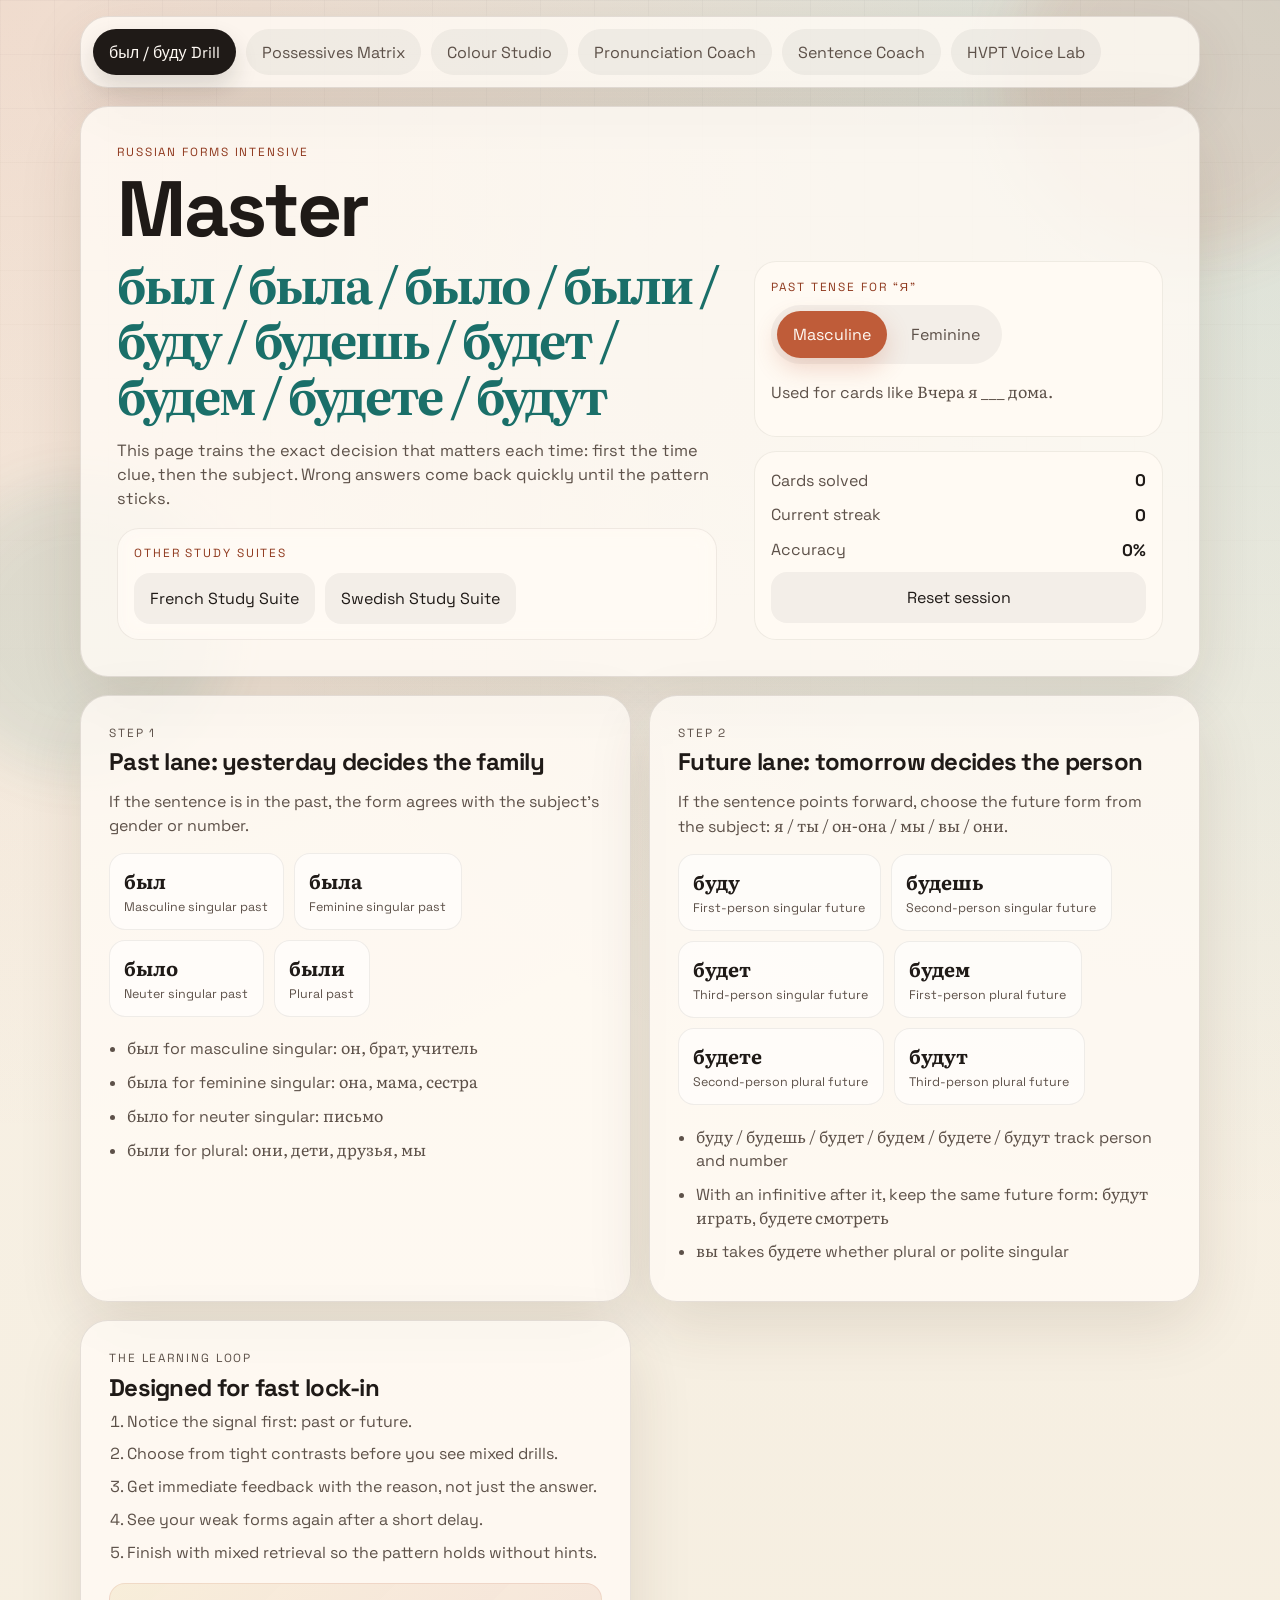
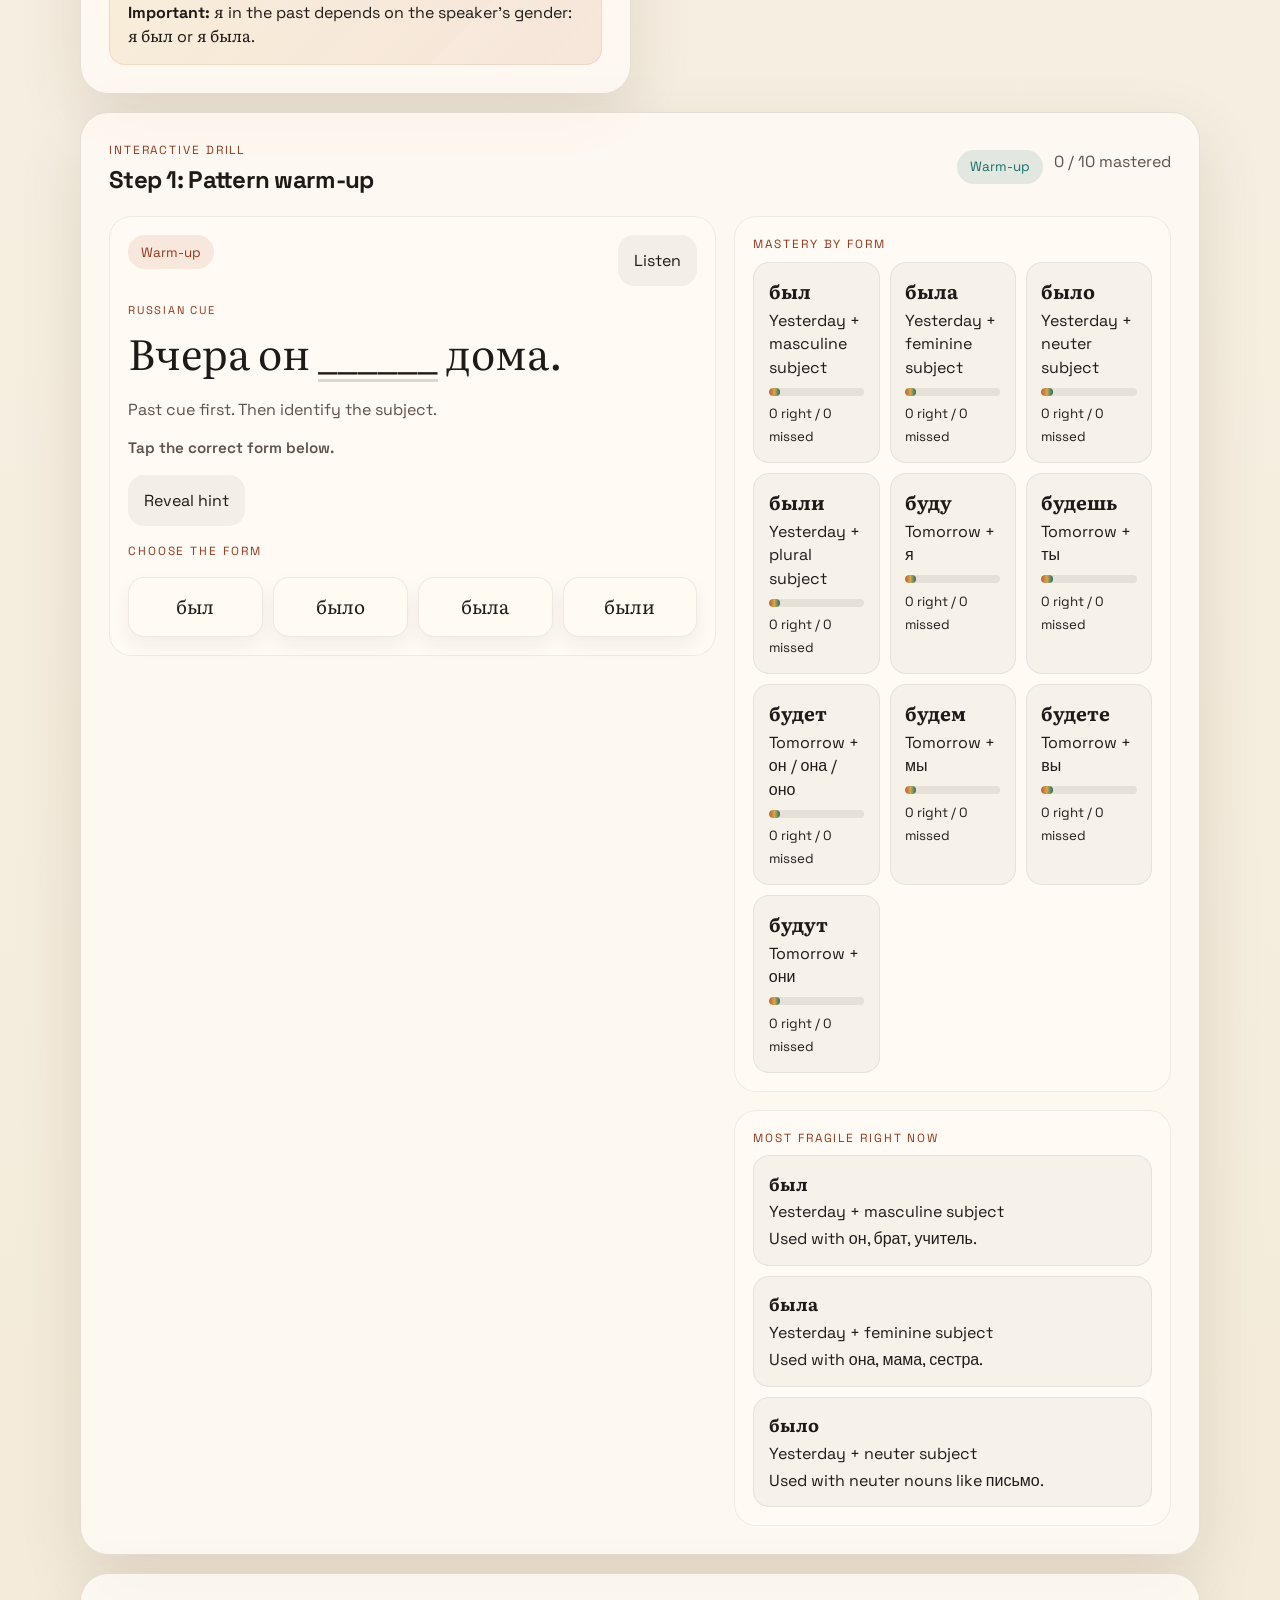
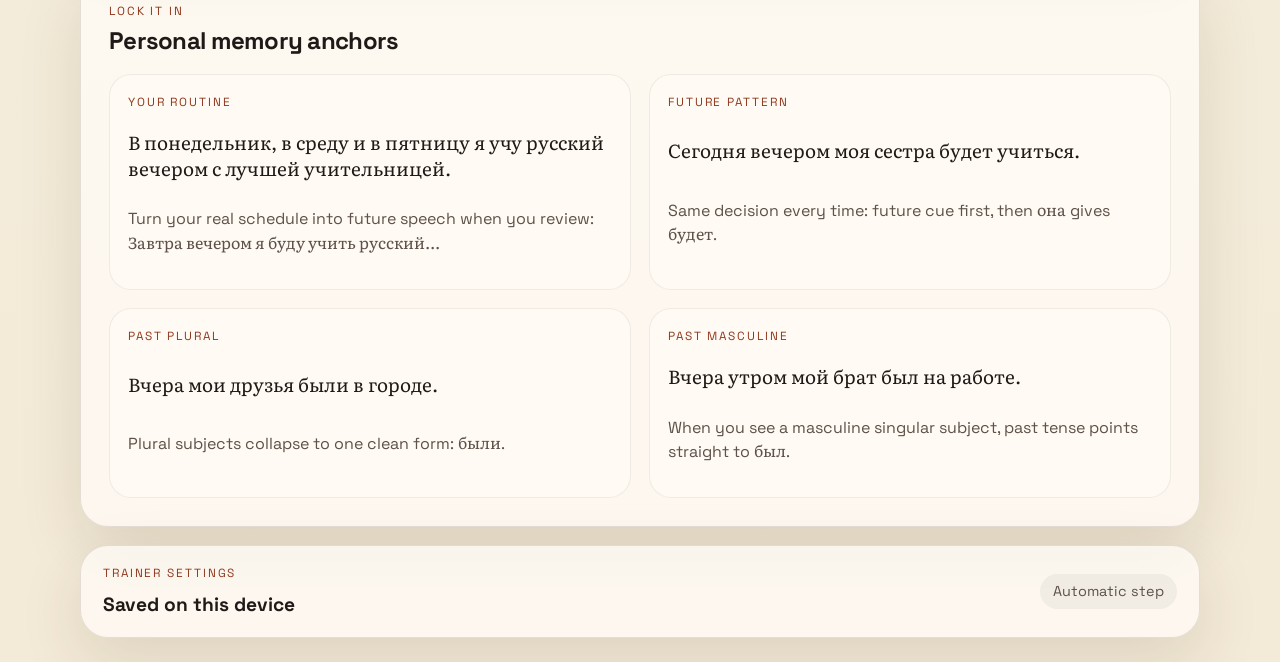
==== index.html @ f9a459ab "Add HVPT voice lab" ====
<!doctype html>
<html lang="en">
  <head>
    <meta charset="UTF-8" />
    <meta name="viewport" content="width=device-width, initial-scale=1.0, viewport-fit=cover" />
    <meta
      name="description"
      content="A focused Russian drill page for mastering был, была, было, были, буду, будешь, будет, будем, будете, будут."
    />
    <title>Russian Form Trainer</title>
    <link rel="icon" type="image/svg+xml" href="./favicon.svg" />
    <link rel="preconnect" href="https://fonts.googleapis.com" />
    <link rel="preconnect" href="https://fonts.gstatic.com" crossorigin />
    <link
      href="https://fonts.googleapis.com/css2?family=Literata:opsz,wght@7..72,500;700&family=Space+Grotesk:wght@400;500;700&display=swap"
      rel="stylesheet"
    />
    <link rel="stylesheet" href="./styles.css" />
    <style>
      .sister-suite-strip {
        margin-top: 1.1rem;
        display: grid;
        gap: 0.75rem;
        max-width: 60ch;
        padding: 0.95rem 1rem;
        border-radius: var(--radius-lg);
        border: 1px solid rgba(49, 37, 28, 0.08);
        background: rgba(255, 251, 244, 0.62);
        backdrop-filter: blur(10px);
      }

      .sister-suite-label {
        margin: 0;
        text-transform: uppercase;
        letter-spacing: 0.16em;
        font-size: 0.74rem;
        color: var(--accent-deep);
      }

      .sister-suite-links {
        display: flex;
        flex-wrap: wrap;
        gap: 0.65rem;
      }

      .sister-suite-link {
        display: inline-flex;
        align-items: center;
        justify-content: center;
        text-decoration: none;
      }

      @media (max-width: 719px) {
        .sister-suite-links {
          flex-direction: column;
          align-items: stretch;
        }

        .sister-suite-link {
          width: 100%;
        }
      }
    </style>
  </head>
  <body>
    <div class="backdrop" aria-hidden="true">
      <div class="orb orb-a"></div>
      <div class="orb orb-b"></div>
      <div class="grid-wash"></div>
    </div>

    <main class="app-shell">
      <nav class="page-nav panel" aria-label="Trainer pages">
        <a class="page-nav-link is-current" href="./index.html">был / буду Drill</a>
        <a class="page-nav-link" href="./possessives.html">Possessives Matrix</a>
        <a class="page-nav-link" href="./colours/index.html">Colour Studio</a>
        <a class="page-nav-link" href="./pronunciation/">Pronunciation Coach</a>
        <a class="page-nav-link" href="./sentences/index.html">Sentence Coach</a>
        <a class="page-nav-link" href="./hvpt/">HVPT Voice Lab</a>
      </nav>

      <header class="hero panel">
        <div class="hero-copy">
          <p class="eyebrow">Russian Forms Intensive</p>
          <h1>Master <span>был / была / было / были / буду / будешь / будет / будем / будете / будут</span></h1>
          <p class="lede">
            This page trains the exact decision that matters each time: first the time clue, then the subject.
            Wrong answers come back quickly until the pattern sticks.
          </p>
          <div class="sister-suite-strip" aria-label="Other study suites">
            <p class="sister-suite-label">Other study suites</p>
            <div class="sister-suite-links">
              <a class="ghost-button sister-suite-link" href="/french/">French Study Suite</a>
              <a class="ghost-button sister-suite-link" href="/swedish/">Swedish Study Suite</a>
            </div>
          </div>
        </div>

        <div class="hero-controls">
          <div class="control-card">
            <p class="control-label">Past tense for “я”</p>
            <div class="segmented" id="speakerGenderControl" role="radiogroup" aria-label="Speaker gender in the past tense">
              <button class="segment is-active" type="button" data-gender="masculine" aria-pressed="true">Masculine</button>
              <button class="segment" type="button" data-gender="feminine" aria-pressed="false">Feminine</button>
            </div>
            <p class="microcopy">Used for cards like <span class="inline-ru">Вчера я ___ дома.</span></p>
          </div>

          <div class="control-card metrics-card">
            <div class="metric-row">
              <span>Cards solved</span>
              <strong id="cardsSolved">0</strong>
            </div>
            <div class="metric-row">
              <span>Current streak</span>
              <strong id="currentStreak">0</strong>
            </div>
            <div class="metric-row">
              <span>Accuracy</span>
              <strong id="accuracyValue">0%</strong>
            </div>
            <button id="resetSessionButton" class="ghost-button" type="button">Reset session</button>
          </div>
        </div>
      </header>

      <section class="learn-grid">
        <article class="rule-card panel">
          <p class="section-kicker">Step 1</p>
          <h2>Past lane: yesterday decides the family</h2>
          <p>
            If the sentence is in the past, the form agrees with the subject’s gender or number.
          </p>
          <div class="chip-row" id="pastChipRow"></div>
          <ul class="rule-list">
            <li><span class="inline-ru">был</span> for masculine singular: <span class="inline-ru">он, брат, учитель</span></li>
            <li><span class="inline-ru">была</span> for feminine singular: <span class="inline-ru">она, мама, сестра</span></li>
            <li><span class="inline-ru">было</span> for neuter singular: <span class="inline-ru">письмо</span></li>
            <li><span class="inline-ru">были</span> for plural: <span class="inline-ru">они, дети, друзья, мы</span></li>
          </ul>
        </article>

        <article class="rule-card panel">
          <p class="section-kicker">Step 2</p>
          <h2>Future lane: tomorrow decides the person</h2>
          <p>
            If the sentence points forward, choose the future form from the subject: <span class="inline-ru">я / ты / он-она / мы / вы / они</span>.
          </p>
          <div class="chip-row" id="futureChipRow"></div>
          <ul class="rule-list">
            <li><span class="inline-ru">буду / будешь / будет / будем / будете / будут</span> track person and number</li>
            <li>With an infinitive after it, keep the same future form: <span class="inline-ru">будут играть</span>, <span class="inline-ru">будете смотреть</span></li>
            <li><span class="inline-ru">вы</span> takes <span class="inline-ru">будете</span> whether plural or polite singular</li>
          </ul>
        </article>

        <aside class="coach-card panel">
          <p class="section-kicker">The learning loop</p>
          <h2>Designed for fast lock-in</h2>
          <ol class="loop-list">
            <li>Notice the signal first: past or future.</li>
            <li>Choose from tight contrasts before you see mixed drills.</li>
            <li>Get immediate feedback with the reason, not just the answer.</li>
            <li>See your weak forms again after a short delay.</li>
            <li>Finish with mixed retrieval so the pattern holds without hints.</li>
          </ol>
          <div class="note-banner">
            <strong>Important:</strong> <span class="inline-ru">я</span> in the past depends on the speaker’s gender:
            <span class="inline-ru">я был</span> or <span class="inline-ru">я была</span>.
          </div>
        </aside>
      </section>

      <section class="panel practice-panel" id="practice">
        <div class="panel-heading">
          <div>
            <p class="section-kicker">Interactive drill</p>
            <h2 id="phaseTitle">Step 1: Pattern warm-up</h2>
          </div>
          <div class="phase-status">
            <span class="status-pill" id="phasePill">Warm-up</span>
            <span class="phase-progress" id="phaseProgress">0 / 10 mastered</span>
          </div>
        </div>

        <div class="practice-grid">
          <article class="prompt-card">
            <div class="prompt-toolbar">
              <div class="meta-stack">
                <span class="mode-badge" id="modeBadge">Warm-up</span>
              </div>
              <button id="audioButton" class="icon-button" type="button">Listen</button>
            </div>

            <div class="prompt-body">
              <p class="prompt-label" id="promptLabel">Russian prompt</p>
              <div id="promptText" class="prompt-text"></div>
              <p id="subPrompt" class="sub-prompt"></p>
              <p id="choiceNudge" class="choice-nudge">Tap the correct form below.</p>
            </div>

            <div class="hint-row">
              <button id="hintButton" class="ghost-button" type="button">Reveal hint</button>
              <span id="hintText" class="hint-text" aria-live="polite"></span>
            </div>

            <div class="practice-options">
              <p class="sidebar-kicker">Choose The Form</p>
              <div id="optionsGrid" class="options-grid practice-options-grid" aria-label="Answer choices"></div>
            </div>

            <div class="feedback-card" id="feedbackCard" aria-live="polite">
              <p class="feedback-title">Pick an answer to see the logic.</p>
              <p class="feedback-body">The explanation will tell you exactly what cue to notice next time.</p>
            </div>

            <div class="action-row">
              <button id="nextButton" class="primary-button" type="button" disabled>Next card</button>
            </div>
          </article>

          <aside class="sidebar-stack">
            <article class="sidebar-card">
              <p class="sidebar-kicker">Mastery by form</p>
              <div class="mastery-grid" id="masteryGrid"></div>
            </article>

            <article class="sidebar-card">
              <p class="sidebar-kicker">Most fragile right now</p>
              <div id="weakSpotList" class="weak-spot-list"></div>
            </article>
          </aside>
        </div>
      </section>

      <section class="panel anchor-panel">
        <div class="panel-heading">
          <div>
            <p class="section-kicker">Lock it in</p>
            <h2>Personal memory anchors</h2>
          </div>
        </div>

        <div class="anchor-grid">
          <article class="anchor-card">
            <p class="anchor-label">Your routine</p>
            <p class="anchor-quote inline-ru">В понедельник, в среду и в пятницу я учу русский вечером с лучшей учительницей.</p>
            <p class="anchor-tip">Turn your real schedule into future speech when you review: <span class="inline-ru">Завтра вечером я буду учить русский...</span></p>
          </article>

          <article class="anchor-card">
            <p class="anchor-label">Future pattern</p>
            <p class="anchor-quote inline-ru">Сегодня вечером моя сестра будет учиться.</p>
            <p class="anchor-tip">Same decision every time: future cue first, then <span class="inline-ru">она</span> gives <span class="inline-ru">будет</span>.</p>
          </article>

          <article class="anchor-card">
            <p class="anchor-label">Past plural</p>
            <p class="anchor-quote inline-ru">Вчера мои друзья были в городе.</p>
            <p class="anchor-tip">Plural subjects collapse to one clean form: <span class="inline-ru">были</span>.</p>
          </article>

          <article class="anchor-card">
            <p class="anchor-label">Past masculine</p>
            <p class="anchor-quote inline-ru">Вчера утром мой брат был на работе.</p>
            <p class="anchor-tip">When you see a masculine singular subject, past tense points straight to <span class="inline-ru">был</span>.</p>
          </article>
        </div>
      </section>

      <section class="panel settings-panel">
        <details class="settings-details">
          <summary class="settings-summary-row">
            <div>
              <p class="section-kicker">Trainer settings</p>
              <h2>Saved on this device</h2>
            </div>
            <span class="settings-summary" id="settingsSummary">Automatic step</span>
          </summary>

          <div class="settings-body">
            <p class="settings-note" id="memoryNote">Progress, current card, and settings resume automatically on this device.</p>

            <label class="settings-label" for="phaseOverrideSelect">Jump to step</label>
            <select id="phaseOverrideSelect" class="settings-select">
              <option value="auto">Automatic</option>
              <option value="warmup">Step 1: Warm-up</option>
              <option value="sentences">Step 2: Sentence lab</option>
              <option value="mastery">Step 3: Mixed mastery</option>
            </select>
          </div>
        </details>
      </section>
    </main>

    <script type="module" src="./app.js"></script>
  </body>
</html>
---- styles.css ----
:root {
  --bg: #f7f1e4;
  --panel: rgba(255, 251, 244, 0.82);
  --panel-strong: rgba(255, 251, 244, 0.94);
  --line: rgba(49, 37, 28, 0.12);
  --ink: #1f1a17;
  --muted: #5d5149;
  --accent: #bf5c39;
  --accent-deep: #8f391e;
  --accent-soft: #f1d6bc;
  --teal: #1a6f69;
  --teal-soft: #d6ece9;
  --gold: #d3a94c;
  --shadow: 0 22px 64px rgba(69, 45, 19, 0.12);
  --radius-xl: 28px;
  --radius-lg: 22px;
  --radius-md: 16px;
  --radius-sm: 12px;
  --space-xs: 0.5rem;
  --space-sm: 0.875rem;
  --space-md: 1.25rem;
  --space-lg: 1.75rem;
  --space-xl: 2.5rem;
}

* {
  box-sizing: border-box;
}

html {
  scroll-behavior: smooth;
}

body {
  margin: 0;
  min-height: 100vh;
  background:
    radial-gradient(circle at top left, rgba(191, 92, 57, 0.15), transparent 28%),
    radial-gradient(circle at top right, rgba(26, 111, 105, 0.14), transparent 30%),
    linear-gradient(180deg, #f8f2e8 0%, #f3ead7 100%);
  color: var(--ink);
  font-family: "Space Grotesk", sans-serif;
  line-height: 1.45;
  padding: max(16px, env(safe-area-inset-top)) 16px max(24px, env(safe-area-inset-bottom));
}

button,
input,
select {
  font: inherit;
}

.backdrop {
  position: fixed;
  inset: 0;
  pointer-events: none;
  overflow: hidden;
  z-index: 0;
}

.orb {
  position: absolute;
  border-radius: 50%;
  filter: blur(28px);
  opacity: 0.7;
}

.orb-a {
  width: 22rem;
  height: 22rem;
  background: rgba(191, 92, 57, 0.18);
  top: -6rem;
  right: -5rem;
}

.orb-b {
  width: 18rem;
  height: 18rem;
  background: rgba(26, 111, 105, 0.14);
  bottom: 8rem;
  left: -4rem;
}

.grid-wash {
  position: absolute;
  inset: 0;
  background-image:
    linear-gradient(rgba(49, 37, 28, 0.045) 1px, transparent 1px),
    linear-gradient(90deg, rgba(49, 37, 28, 0.045) 1px, transparent 1px);
  background-size: 54px 54px;
  mask-image: linear-gradient(180deg, rgba(0, 0, 0, 0.6), transparent 85%);
}

.app-shell {
  position: relative;
  z-index: 1;
  width: min(1120px, 100%);
  margin: 0 auto;
  display: grid;
  gap: 18px;
  animation: rise-in 600ms ease both;
}

.page-nav {
  display: flex;
  flex-wrap: wrap;
  gap: 10px;
  padding: 12px;
}

.page-nav-link {
  display: inline-flex;
  align-items: center;
  justify-content: center;
  min-height: 44px;
  padding: 0.72rem 1rem;
  border-radius: 999px;
  background: rgba(31, 26, 23, 0.05);
  color: var(--muted);
  text-decoration: none;
  transition: transform 160ms ease, background 160ms ease, color 160ms ease, box-shadow 160ms ease;
}

.page-nav-link:hover {
  transform: translateY(-1px);
}

.page-nav-link.is-current {
  background: var(--ink);
  color: #fffaf4;
  box-shadow: 0 12px 24px rgba(31, 26, 23, 0.14);
}

.panel {
  background: var(--panel);
  border: 1px solid var(--line);
  border-radius: var(--radius-xl);
  box-shadow: var(--shadow);
  backdrop-filter: blur(16px);
}

.hero {
  display: grid;
  gap: 24px;
  padding: clamp(22px, 4vw, 36px);
}

.eyebrow,
.section-kicker,
.sidebar-kicker,
.anchor-label,
.control-label {
  margin: 0 0 0.6rem;
  text-transform: uppercase;
  letter-spacing: 0.16em;
  font-size: 0.74rem;
  color: var(--accent-deep);
}

.hero h1,
.panel-heading h2,
.rule-card h2,
.coach-card h2 {
  margin: 0;
  line-height: 1;
  letter-spacing: -0.03em;
}

.hero h1 {
  font-size: clamp(2.35rem, 8vw, 4.9rem);
  max-width: 12ch;
}

.hero h1 span {
  display: block;
  margin-top: 0.45rem;
  color: var(--teal);
  font-family: "Literata", serif;
  font-size: 0.62em;
  line-height: 1.15;
}

.lede {
  margin: 1rem 0 0;
  max-width: 60ch;
  color: var(--muted);
  font-size: 1.02rem;
}

.hero-controls {
  display: grid;
  gap: 14px;
  align-content: start;
}

.control-card {
  background: var(--panel-strong);
  border-radius: var(--radius-lg);
  border: 1px solid rgba(49, 37, 28, 0.08);
  padding: 16px;
}

.metrics-card {
  display: grid;
  gap: 0.65rem;
}

.metric-row {
  display: flex;
  align-items: center;
  justify-content: space-between;
  gap: 1rem;
  color: var(--muted);
}

.metric-row strong {
  color: var(--ink);
  font-size: 1.05rem;
}

.microcopy,
.sub-prompt,
.choice-nudge,
.sidebar-helper,
.hint-text,
.anchor-tip,
.feedback-body,
.rule-card p,
.coach-card p {
  color: var(--muted);
}

.choice-nudge,
.sidebar-helper {
  margin: 0.5rem 0 0;
  font-size: 0.95rem;
}

.choice-nudge {
  font-weight: 600;
}

.segmented {
  display: inline-flex;
  flex-wrap: wrap;
  gap: 8px;
  background: rgba(31, 26, 23, 0.05);
  border-radius: 999px;
  padding: 6px;
}

.segment {
  border: 0;
  background: transparent;
  color: var(--muted);
  padding: 0.75rem 1rem;
  border-radius: 999px;
  min-height: 44px;
  transition: transform 160ms ease, background 160ms ease, color 160ms ease;
}

.segment.is-active {
  background: var(--accent);
  color: #fffaf4;
  box-shadow: 0 10px 24px rgba(191, 92, 57, 0.24);
}

.segment:active,
.primary-button:active,
.ghost-button:active,
.icon-button:active,
.option-button:active {
  transform: translateY(1px) scale(0.99);
}

.learn-grid {
  display: grid;
  gap: 18px;
}

.rule-card,
.coach-card,
.practice-panel,
.anchor-panel {
  padding: clamp(20px, 4vw, 28px);
}

.chip-row {
  display: flex;
  flex-wrap: wrap;
  gap: 10px;
  margin: 1rem 0 1.2rem;
}

.form-chip {
  display: inline-flex;
  flex-direction: column;
  align-items: flex-start;
  gap: 0.2rem;
  min-width: 94px;
  padding: 0.8rem 0.9rem;
  background: rgba(255, 255, 255, 0.58);
  border: 1px solid rgba(49, 37, 28, 0.08);
  border-radius: var(--radius-md);
}

.form-chip strong {
  font-family: "Literata", serif;
  font-size: 1.22rem;
}

.form-chip span {
  color: var(--muted);
  font-size: 0.78rem;
}

.rule-list,
.loop-list {
  margin: 0;
  padding-left: 1.1rem;
  color: var(--muted);
}

.rule-list li,
.loop-list li {
  margin: 0.6rem 0;
}

.note-banner {
  margin-top: 1.2rem;
  padding: 1rem 1.1rem;
  border-radius: var(--radius-md);
  background: linear-gradient(135deg, rgba(211, 169, 76, 0.14), rgba(191, 92, 57, 0.12));
  border: 1px solid rgba(191, 92, 57, 0.12);
}

.panel-heading,
.action-row,
.hint-row {
  display: flex;
  align-items: center;
  justify-content: space-between;
  gap: 1rem;
}

.prompt-toolbar {
  display: grid;
  grid-template-columns: minmax(0, 1fr) auto;
  align-items: start;
  gap: 1rem;
}

.meta-stack {
  display: flex;
  flex-wrap: wrap;
  align-items: center;
  gap: 0.65rem;
}

.phase-status {
  display: flex;
  flex-wrap: wrap;
  justify-content: flex-end;
  gap: 0.7rem;
}

.status-pill,
.mode-badge {
  display: inline-flex;
  align-items: center;
  justify-content: center;
  min-height: 34px;
  padding: 0.4rem 0.8rem;
  border-radius: 999px;
  font-size: 0.84rem;
}

.status-pill {
  background: rgba(26, 111, 105, 0.12);
  color: var(--teal);
}

.mode-badge {
  background: rgba(191, 92, 57, 0.12);
  color: var(--accent-deep);
}

.phase-progress {
  color: var(--muted);
}

.practice-grid {
  display: grid;
  gap: 18px;
  margin-top: 1.5rem;
}

.prompt-card,
.sidebar-card,
.anchor-card {
  background: var(--panel-strong);
  border-radius: var(--radius-lg);
  border: 1px solid rgba(49, 37, 28, 0.08);
  padding: 18px;
}

.prompt-card {
  display: grid;
  gap: 1rem;
}

.prompt-label {
  margin: 0 0 0.5rem;
  text-transform: uppercase;
  letter-spacing: 0.16em;
  font-size: 0.7rem;
  color: var(--accent-deep);
}

.prompt-text {
  font-family: "Literata", serif;
  font-size: clamp(1.9rem, 5vw, 2.6rem);
  line-height: 1.25;
}

.inline-ru,
.anchor-quote {
  font-family: "Literata", serif;
}

.prompt-text .blank {
  display: inline-block;
  min-width: 4.8ch;
  border-bottom: 3px solid rgba(31, 26, 23, 0.16);
  text-align: center;
  padding-bottom: 0.08rem;
}

.feedback-card {
  padding: 1rem 1.05rem;
  border-radius: var(--radius-md);
  background: rgba(31, 26, 23, 0.04);
  border: 1px solid rgba(49, 37, 28, 0.08);
}

.feedback-card.is-hidden,
.action-row.is-hidden {
  display: none;
}

.feedback-card.is-correct {
  background: rgba(26, 111, 105, 0.09);
  border-color: rgba(26, 111, 105, 0.14);
}

.feedback-card.is-wrong {
  background: rgba(191, 92, 57, 0.09);
  border-color: rgba(191, 92, 57, 0.14);
}

.feedback-title {
  margin: 0 0 0.45rem;
  font-weight: 700;
}

.action-row {
  justify-content: flex-end;
}

.sidebar-stack,
.anchor-grid {
  display: grid;
  gap: 18px;
}

.mastery-grid,
.weak-spot-list,
.options-grid {
  display: grid;
  gap: 10px;
}

.practice-options {
  display: grid;
  gap: 0.55rem;
}

.mastery-grid {
  grid-template-columns: repeat(2, minmax(0, 1fr));
}

.mastery-tile {
  padding: 0.9rem;
  border-radius: var(--radius-md);
  background: rgba(31, 26, 23, 0.04);
  border: 1px solid rgba(49, 37, 28, 0.08);
}

.mastery-tile strong {
  display: block;
  font-family: "Literata", serif;
  font-size: 1.2rem;
  margin-bottom: 0.25rem;
}

.mastery-track {
  width: 100%;
  height: 8px;
  border-radius: 999px;
  background: rgba(31, 26, 23, 0.08);
  overflow: hidden;
  margin: 0.55rem 0 0.35rem;
}

.mastery-fill {
  display: block;
  height: 100%;
  background: linear-gradient(90deg, var(--accent), var(--gold), var(--teal));
  border-radius: inherit;
  transition: width 220ms ease;
}

.weak-spot-item {
  display: grid;
  gap: 0.25rem;
  padding: 0.9rem;
  border-radius: var(--radius-md);
  background: rgba(31, 26, 23, 0.04);
  border: 1px solid rgba(49, 37, 28, 0.08);
}

.weak-spot-item strong {
  font-family: "Literata", serif;
  font-size: 1.1rem;
}

.options-grid {
  grid-template-columns: repeat(2, minmax(0, 1fr));
}

.option-button,
.primary-button,
.ghost-button,
.icon-button {
  border: 0;
  min-height: 48px;
  border-radius: 16px;
  cursor: pointer;
  transition: transform 160ms ease, background 160ms ease, color 160ms ease, box-shadow 160ms ease;
}

.option-button {
  padding: 0.95rem 0.9rem;
  background: #fffaf2;
  border: 1px solid rgba(49, 37, 28, 0.08);
  color: var(--ink);
  font-family: "Literata", serif;
  font-size: 1.18rem;
  box-shadow: 0 8px 18px rgba(49, 37, 28, 0.06);
}

.option-button:hover,
.primary-button:hover,
.ghost-button:hover,
.icon-button:hover {
  transform: translateY(-1px);
}

.option-button.is-selected {
  outline: 2px solid rgba(191, 92, 57, 0.32);
}

.option-button.is-correct {
  background: var(--teal-soft);
  color: #0f403d;
}

.option-button.is-wrong {
  background: var(--accent-soft);
  color: var(--accent-deep);
}

.option-button:disabled {
  cursor: default;
}

.primary-button {
  background: var(--ink);
  color: #fffaf4;
  padding: 0.95rem 1.2rem;
  box-shadow: 0 12px 24px rgba(31, 26, 23, 0.18);
}

.ghost-button,
.icon-button {
  background: rgba(31, 26, 23, 0.05);
  color: var(--ink);
  padding: 0.85rem 1rem;
}

.ghost-button:disabled,
.primary-button:disabled,
.icon-button:disabled {
  opacity: 0.45;
  cursor: not-allowed;
  transform: none;
}

.anchor-grid {
  margin-top: 1.3rem;
}

.anchor-card {
  display: grid;
  gap: 0.65rem;
}

.anchor-quote {
  margin: 0;
  font-size: 1.18rem;
  line-height: 1.35;
}

.settings-panel {
  overflow: hidden;
  padding: 0;
}

.settings-details {
  background: transparent;
}

.settings-summary-row {
  list-style: none;
  display: flex;
  align-items: center;
  justify-content: space-between;
  gap: 1rem;
  padding: 18px 22px;
  cursor: pointer;
}

.settings-summary-row::-webkit-details-marker {
  display: none;
}

.settings-summary-row h2 {
  margin: 0;
  font-size: 1.2rem;
}

.settings-summary {
  display: inline-flex;
  align-items: center;
  justify-content: center;
  padding: 0.45rem 0.8rem;
  border-radius: 999px;
  background: rgba(31, 26, 23, 0.05);
  color: var(--muted);
  font-size: 0.9rem;
  white-space: nowrap;
}

.settings-body {
  display: grid;
  gap: 0.8rem;
  padding: 0 22px 22px;
}

.settings-note {
  margin: 0;
  color: var(--muted);
}

.settings-label {
  font-size: 0.9rem;
  font-weight: 700;
}

.settings-select {
  min-height: 48px;
  border-radius: 14px;
  border: 1px solid rgba(49, 37, 28, 0.12);
  background: rgba(255, 251, 244, 0.94);
  color: var(--ink);
  padding: 0.75rem 0.9rem;
}

@media (min-width: 720px) {
  body {
    padding-left: 24px;
    padding-right: 24px;
  }

  .hero {
    grid-template-columns: 1.35fr 0.9fr;
    align-items: end;
  }

  .learn-grid,
  .anchor-grid {
    grid-template-columns: repeat(2, minmax(0, 1fr));
  }

  .hero-controls {
    grid-template-columns: 1fr;
  }

  .practice-grid {
    grid-template-columns: 1.28fr 0.92fr;
    align-items: start;
  }

  .options-grid {
    grid-template-columns: repeat(3, minmax(0, 1fr));
  }

  .mastery-grid {
    grid-template-columns: repeat(3, minmax(0, 1fr));
  }

  .practice-options-grid {
    grid-template-columns: repeat(4, minmax(0, 1fr));
  }

  .settings-body {
    grid-template-columns: minmax(0, 1.5fr) minmax(220px, 0.8fr);
    align-items: end;
  }

  .settings-label {
    grid-column: 2;
  }

  .settings-select {
    grid-column: 2;
    grid-row: 2;
  }
}

@media (max-width: 719px) {
  .panel-heading,
  .hint-row,
  .action-row {
    flex-direction: column;
    align-items: flex-start;
  }

  .phase-status {
    justify-content: flex-start;
  }

  .hero h1 {
    max-width: none;
  }

  .options-grid {
    grid-template-columns: repeat(2, minmax(0, 1fr));
  }

  .prompt-card,
  .sidebar-card,
  .anchor-card {
    padding: 16px;
  }

  .prompt-text {
    font-size: clamp(1.55rem, 9vw, 2.1rem);
  }

  .sub-prompt,
  .choice-nudge {
    margin-top: 0.35rem;
  }

  .settings-summary-row {
    align-items: flex-start;
    flex-direction: column;
  }
}

@media (prefers-reduced-motion: reduce) {
  * {
    scroll-behavior: auto;
  }

  .app-shell,
  .segment,
  .primary-button,
  .ghost-button,
  .icon-button,
  .option-button,
  .mastery-fill {
    animation: none;
    transition: none;
  }
}

@keyframes rise-in {
  from {
    opacity: 0;
    transform: translateY(18px);
  }
  to {
    opacity: 1;
    transform: translateY(0);
  }
}
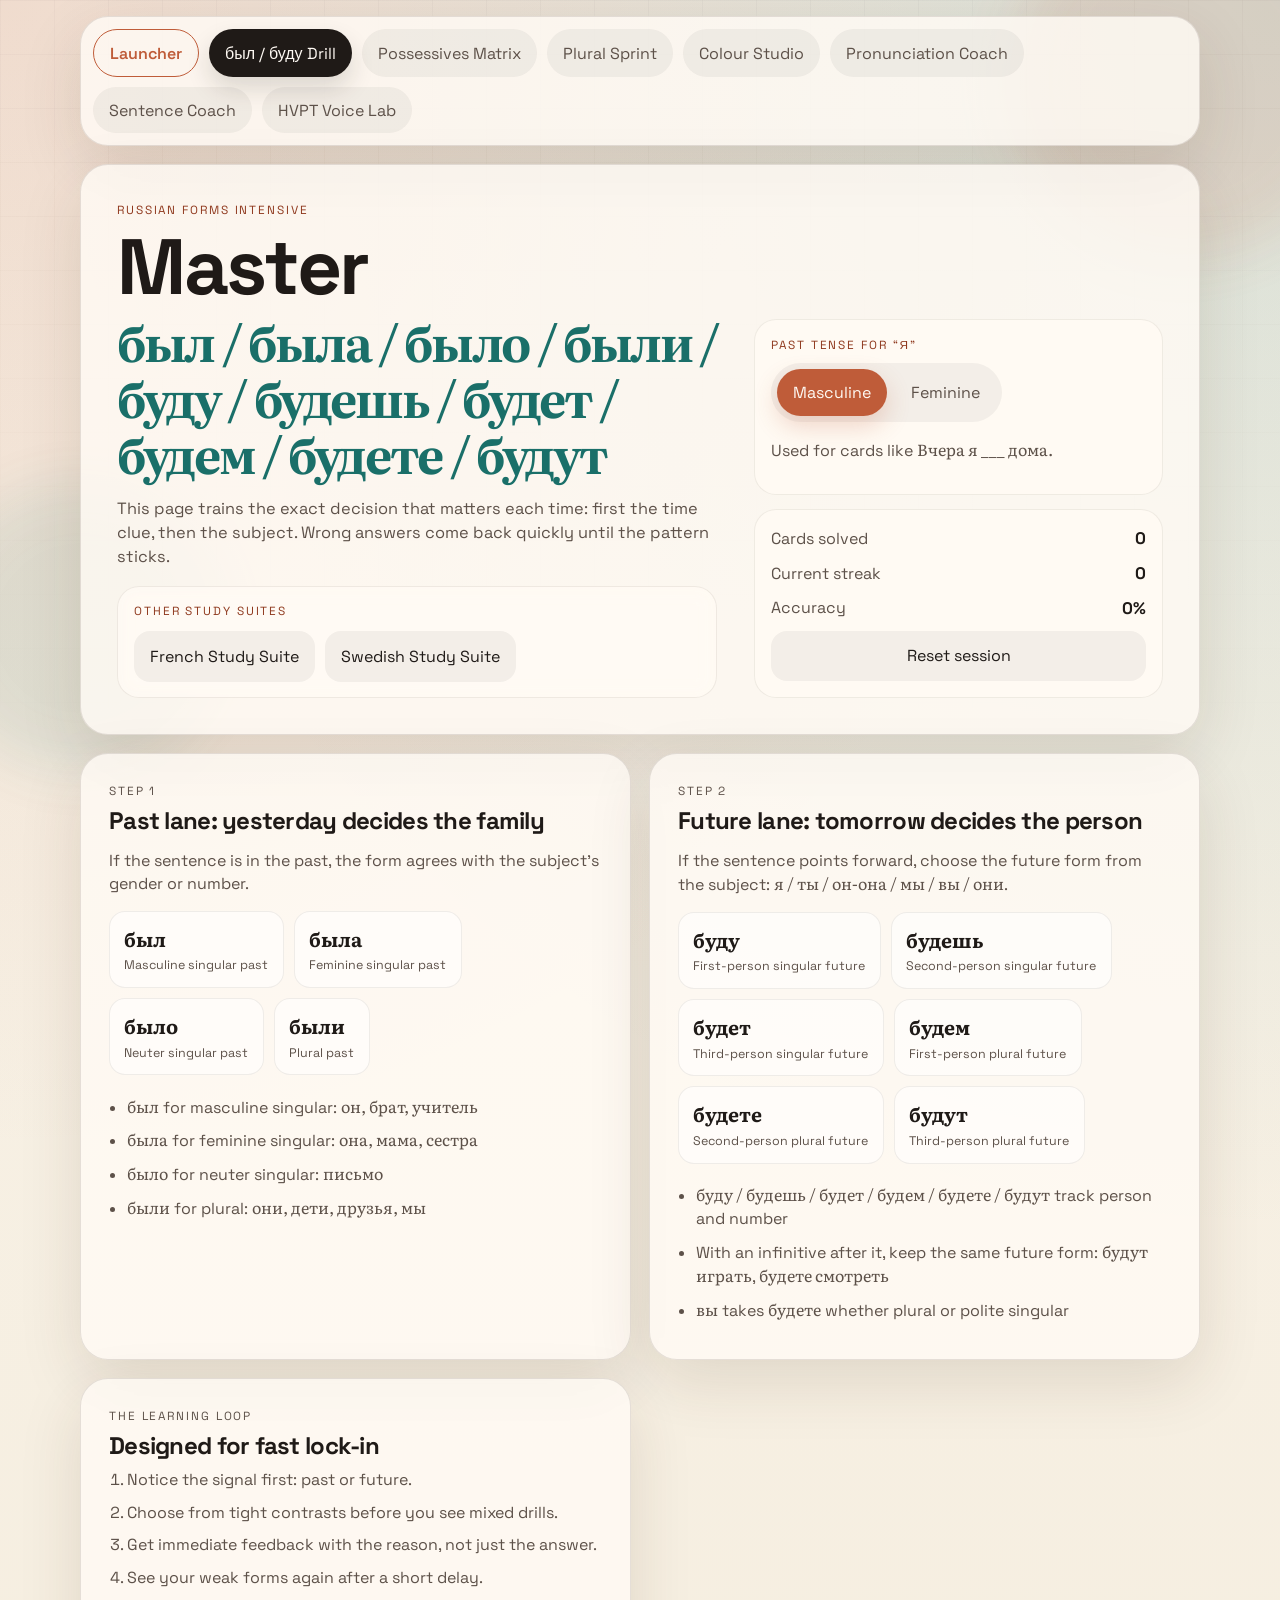
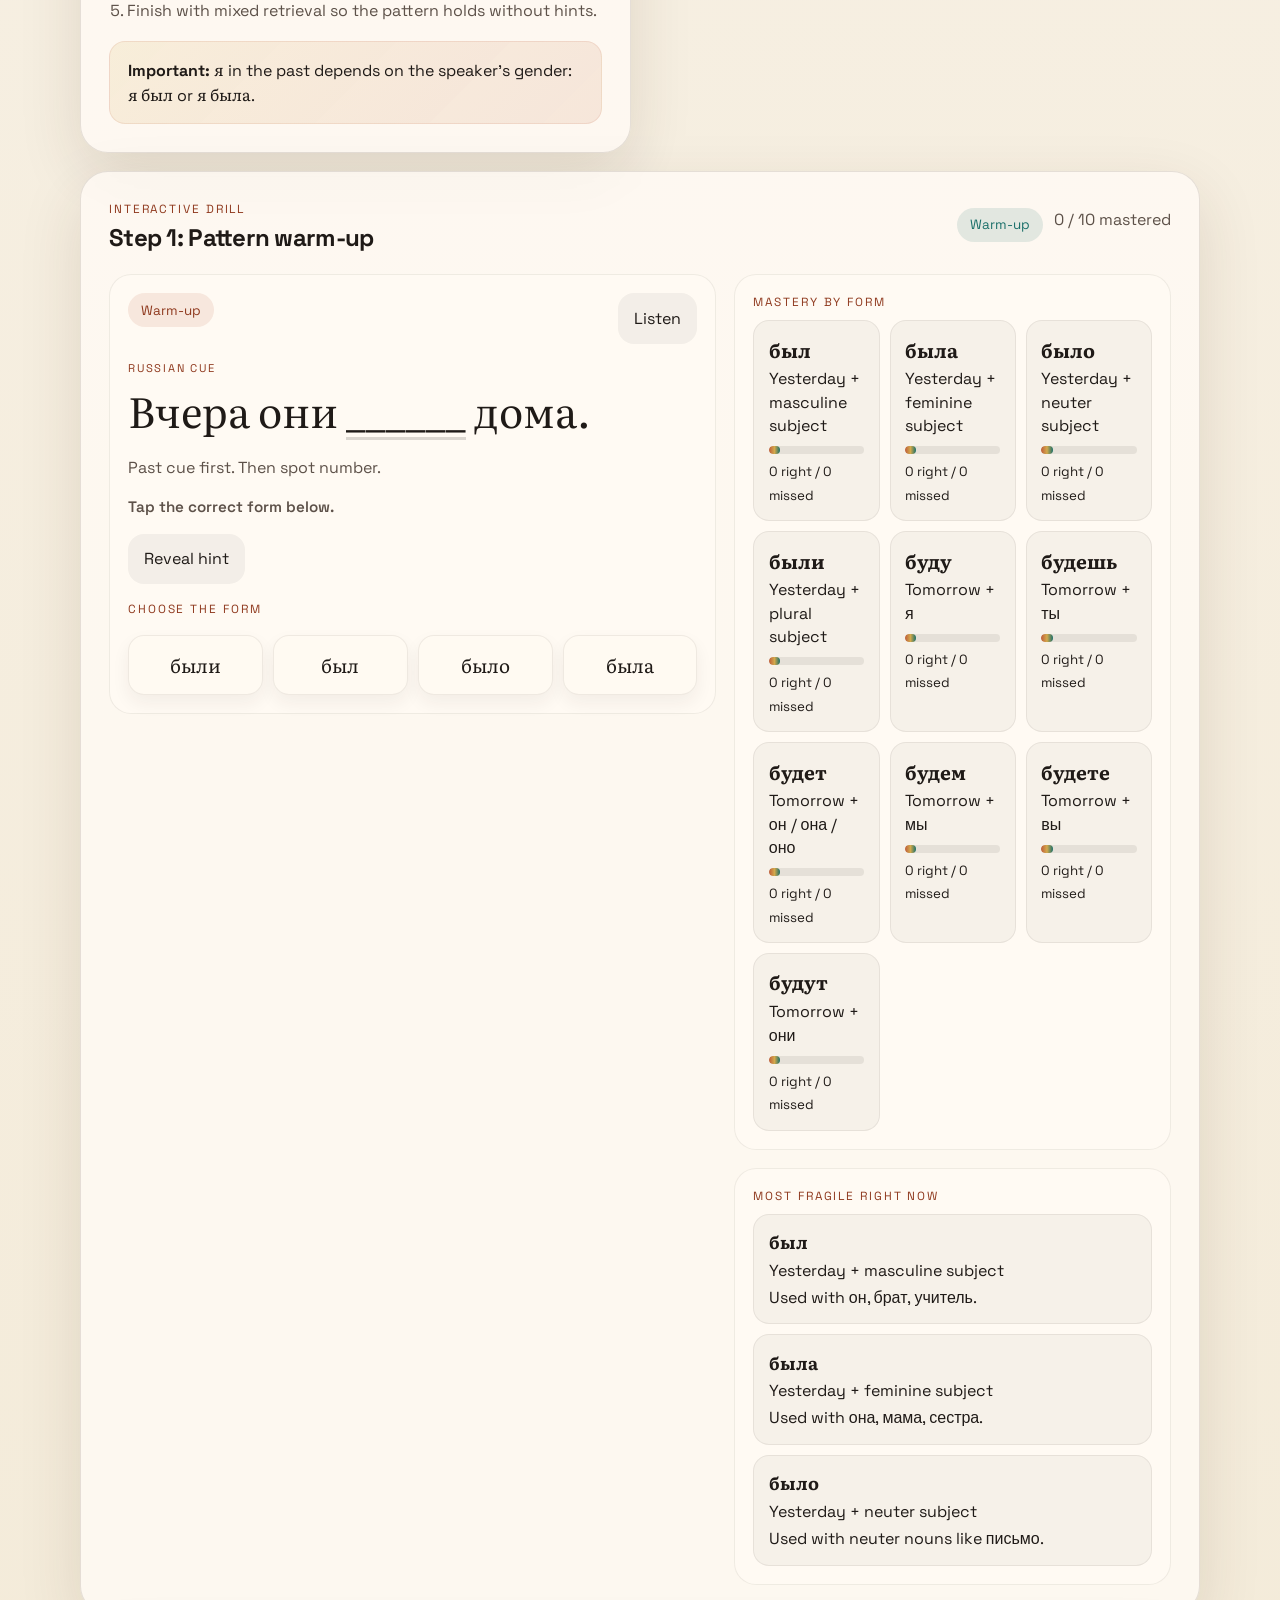
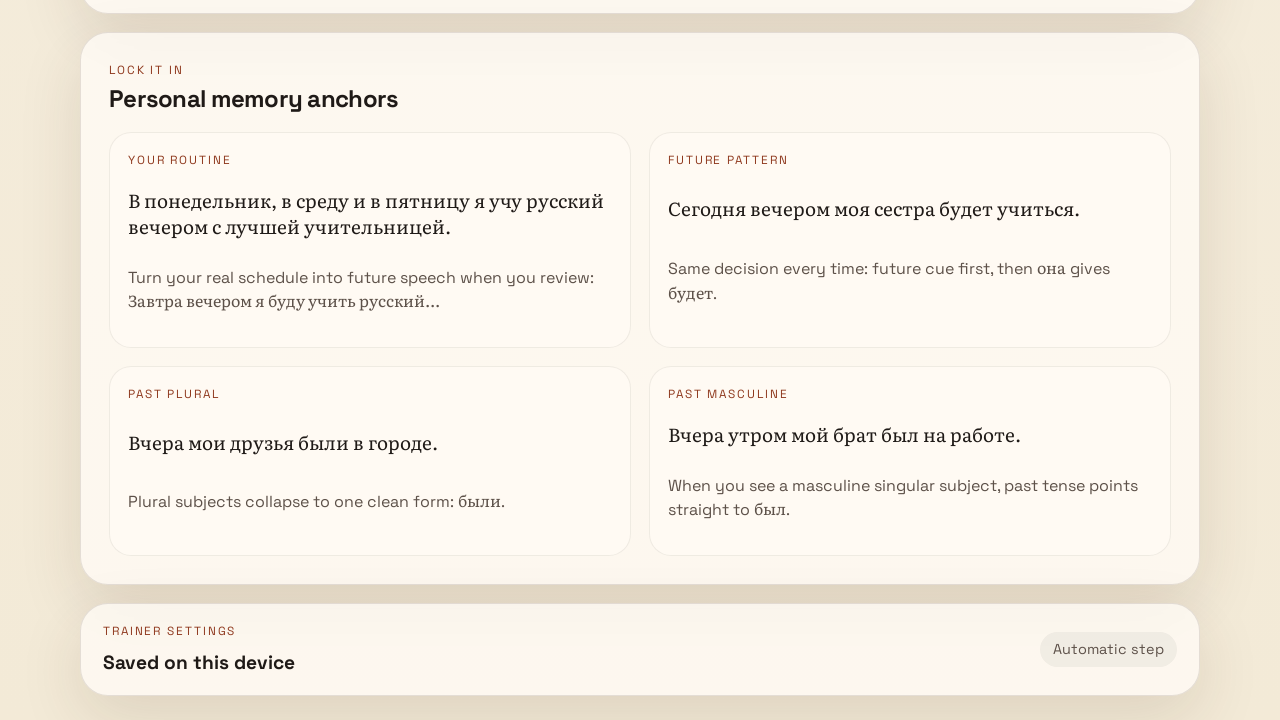
==== commit 9505a94e: "Fix nav bars: add all 7 trainers + Launcher link across all Russian pages Every Russian trainer now " ====
--- a/index.html
+++ b/index.html
@@ -71,8 +71,10 @@
 
     <main class="app-shell">
       <nav class="page-nav panel" aria-label="Trainer pages">
+        <a class="page-nav-link nav-launcher" href="/launcher/">Launcher</a>
         <a class="page-nav-link is-current" href="./index.html">был / буду Drill</a>
         <a class="page-nav-link" href="./possessives.html">Possessives Matrix</a>
+        <a class="page-nav-link" href="./plurals/">Plural Sprint</a>
         <a class="page-nav-link" href="./colours/index.html">Colour Studio</a>
         <a class="page-nav-link" href="./pronunciation/">Pronunciation Coach</a>
         <a class="page-nav-link" href="./sentences/index.html">Sentence Coach</a>
--- a/styles.css
+++ b/styles.css
@@ -125,6 +125,18 @@
   transform: translateY(-1px);
 }
 
+.page-nav-link.nav-launcher {
+  background: transparent;
+  color: var(--accent);
+  font-weight: 600;
+  border: 1px solid var(--accent);
+}
+
+.page-nav-link.nav-launcher:hover {
+  background: var(--accent);
+  color: #fff;
+}
+
 .page-nav-link.is-current {
   background: var(--ink);
   color: #fffaf4;
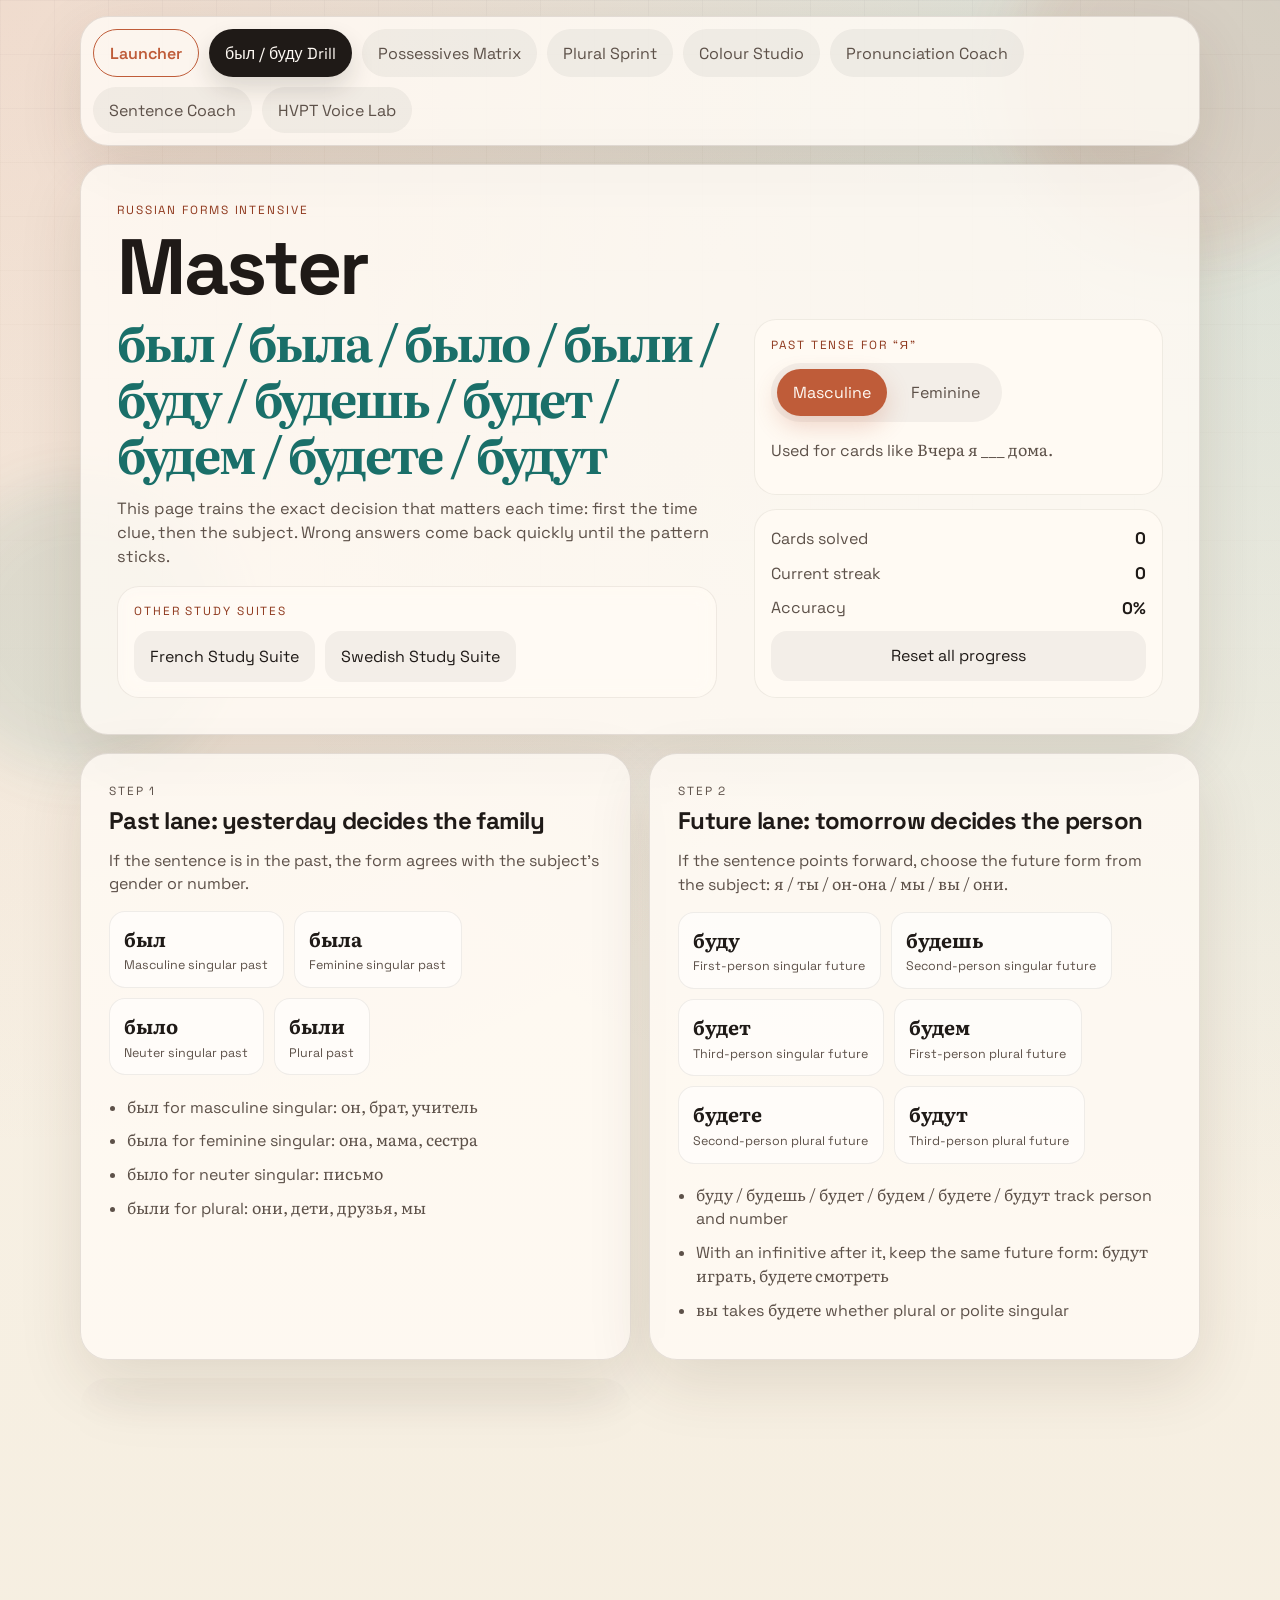
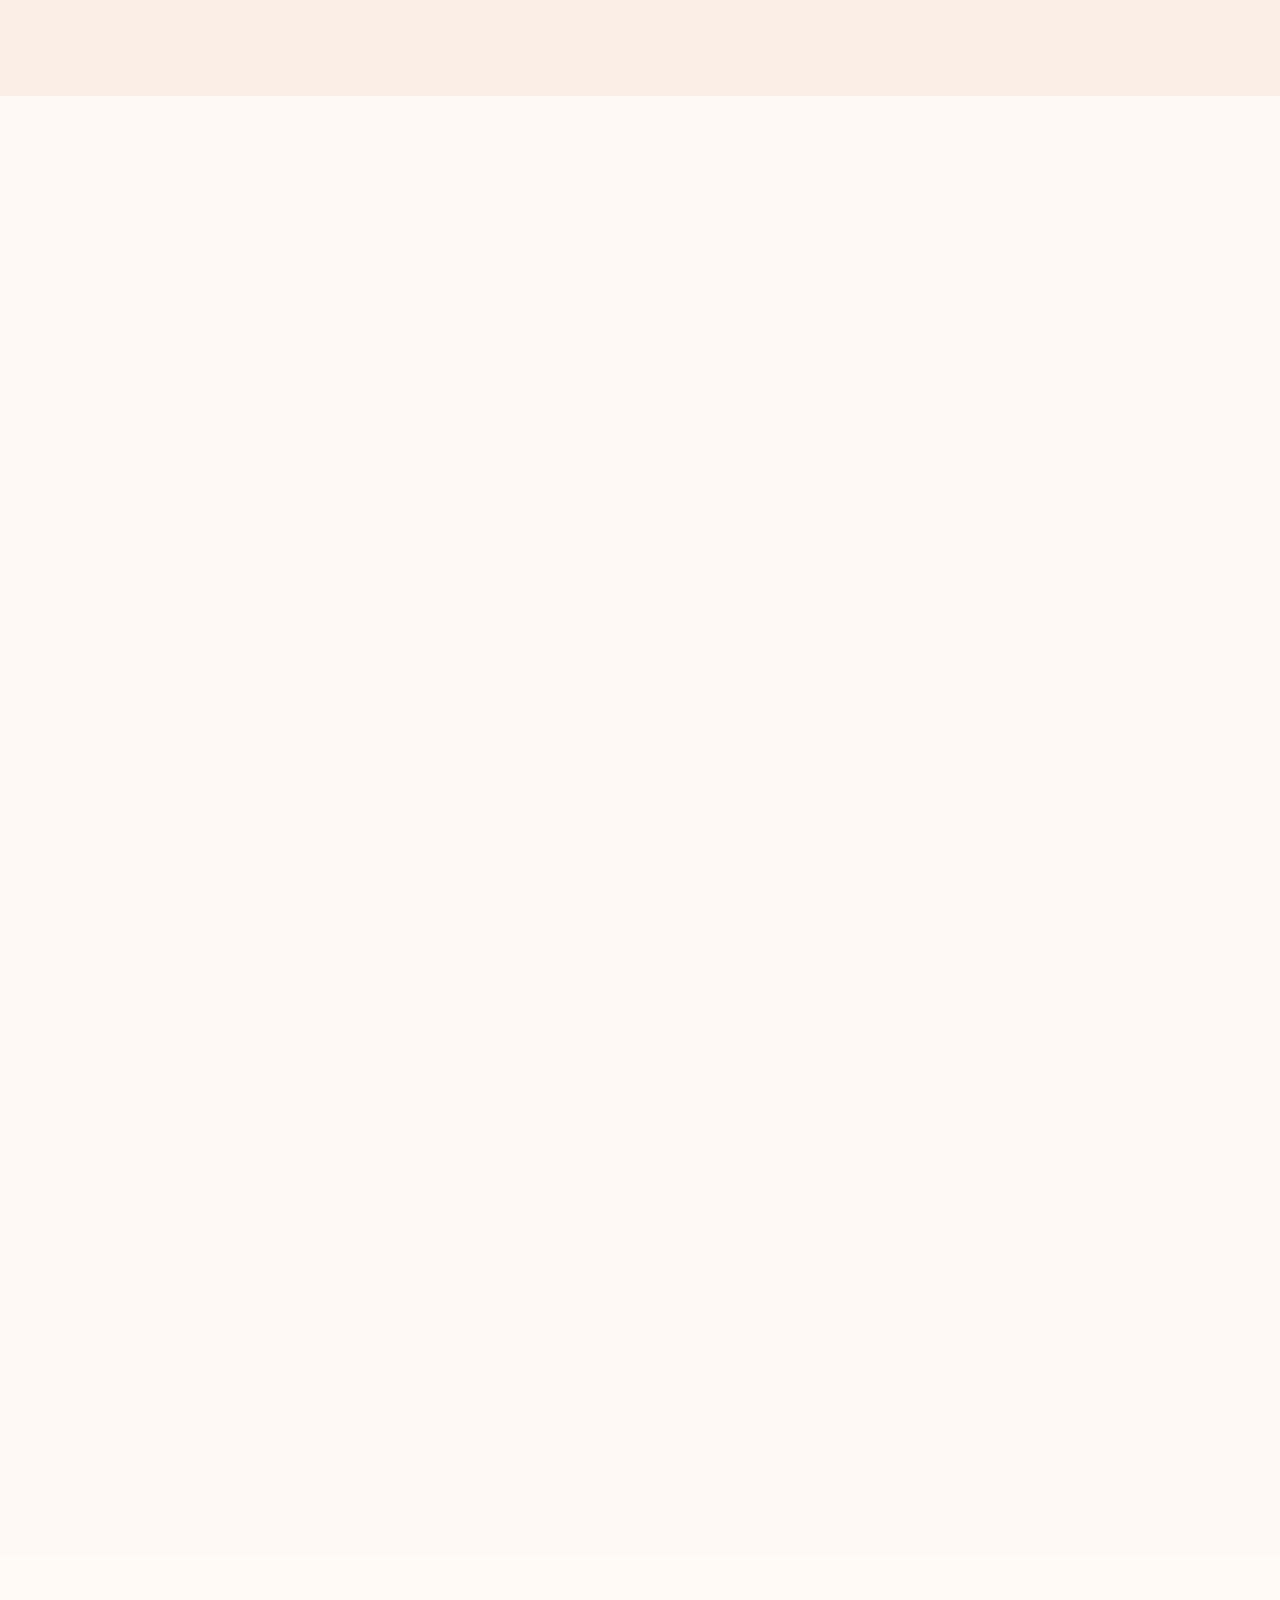
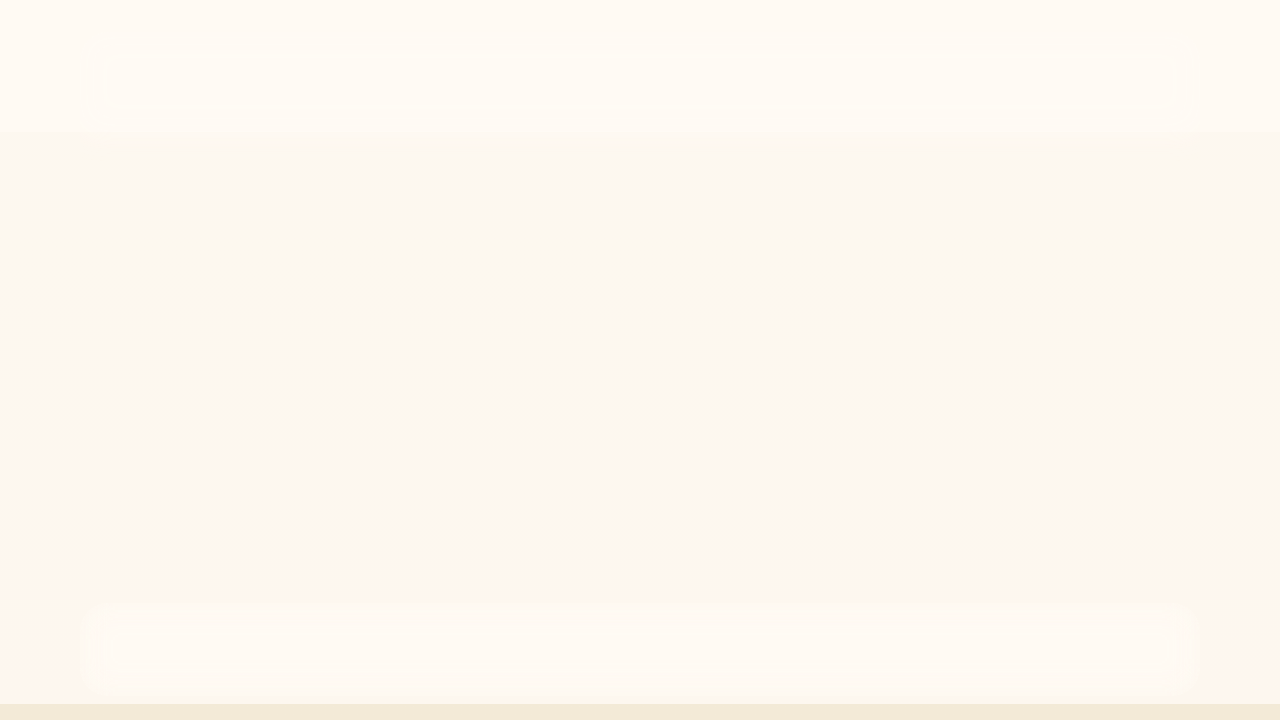
==== commit 3a9527f8: "Add confirmation dialogs to reset buttons and standardize labels Four trainers (was/budu, Possessive" ====
--- a/index.html
+++ b/index.html
@@ -121,7 +121,7 @@
               <span>Accuracy</span>
               <strong id="accuracyValue">0%</strong>
             </div>
-            <button id="resetSessionButton" class="ghost-button" type="button">Reset session</button>
+            <button id="resetSessionButton" class="ghost-button" type="button">Reset all progress</button>
           </div>
         </div>
       </header>
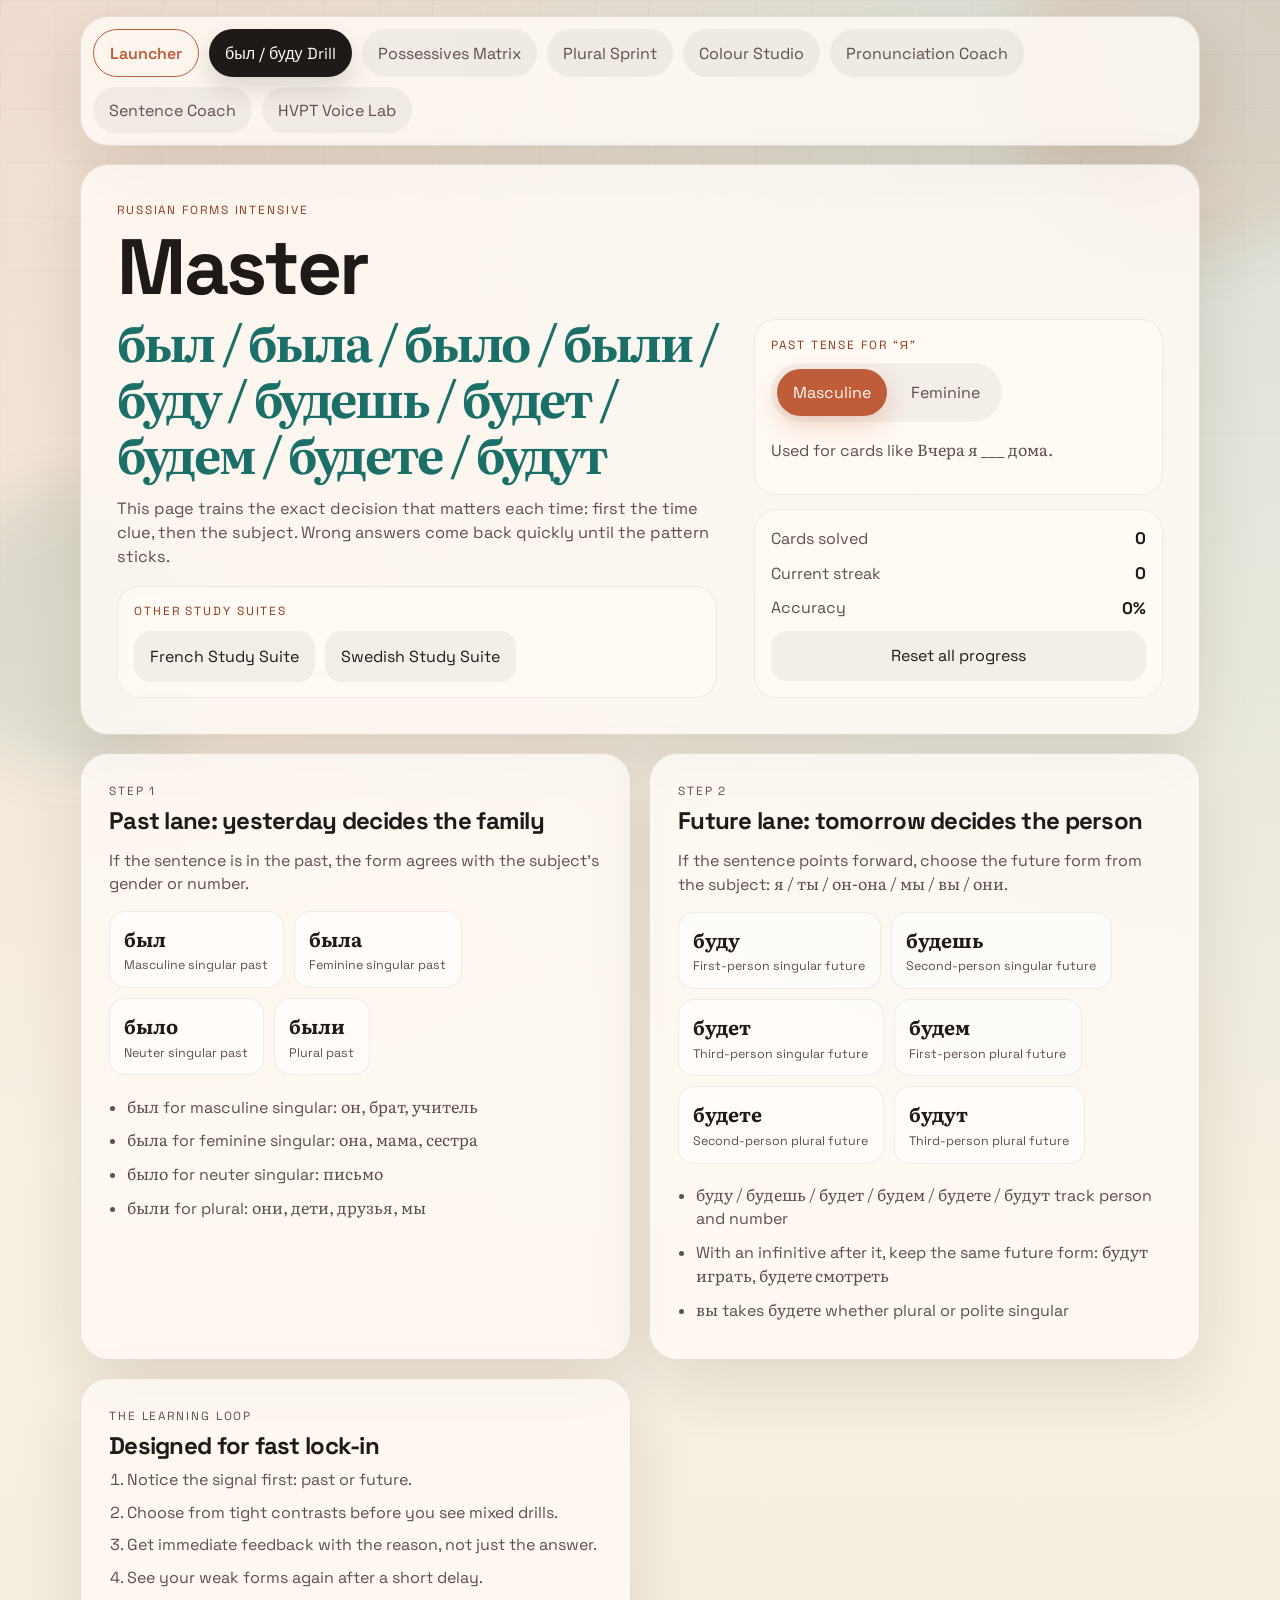
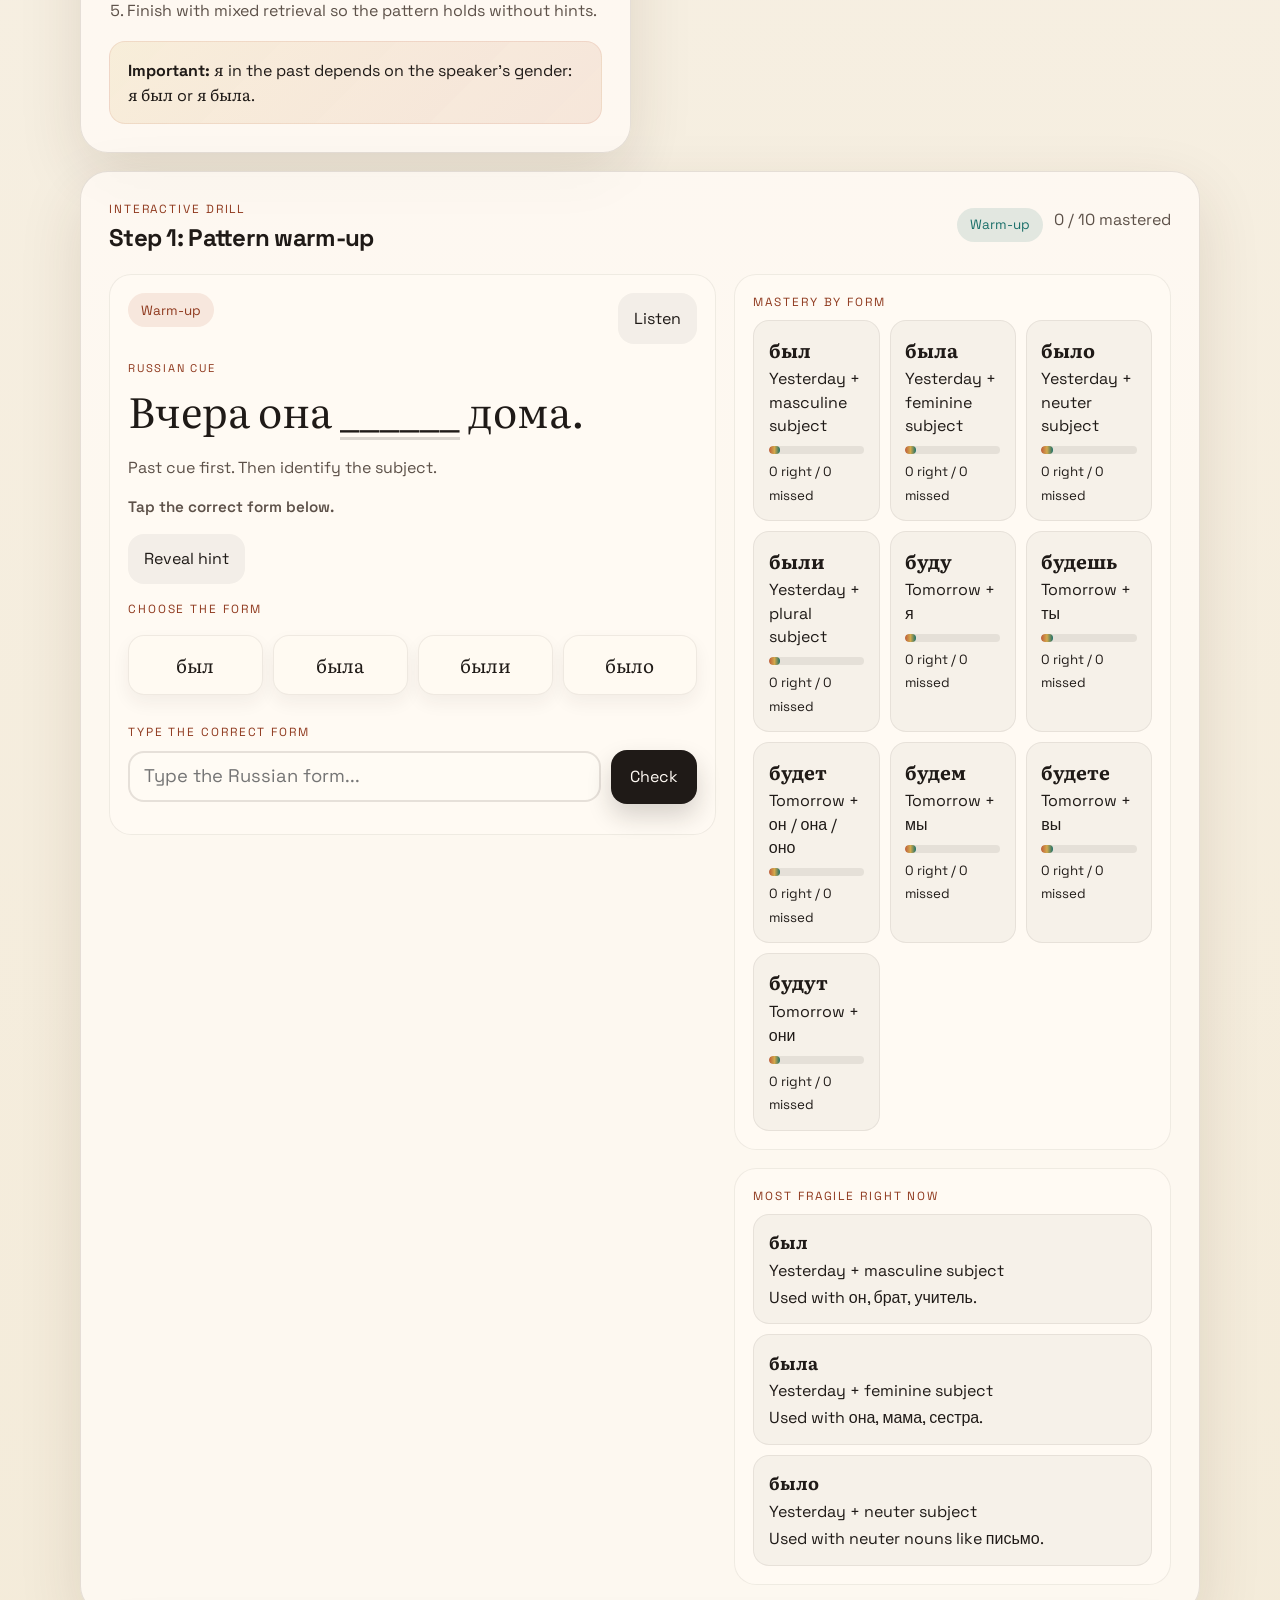
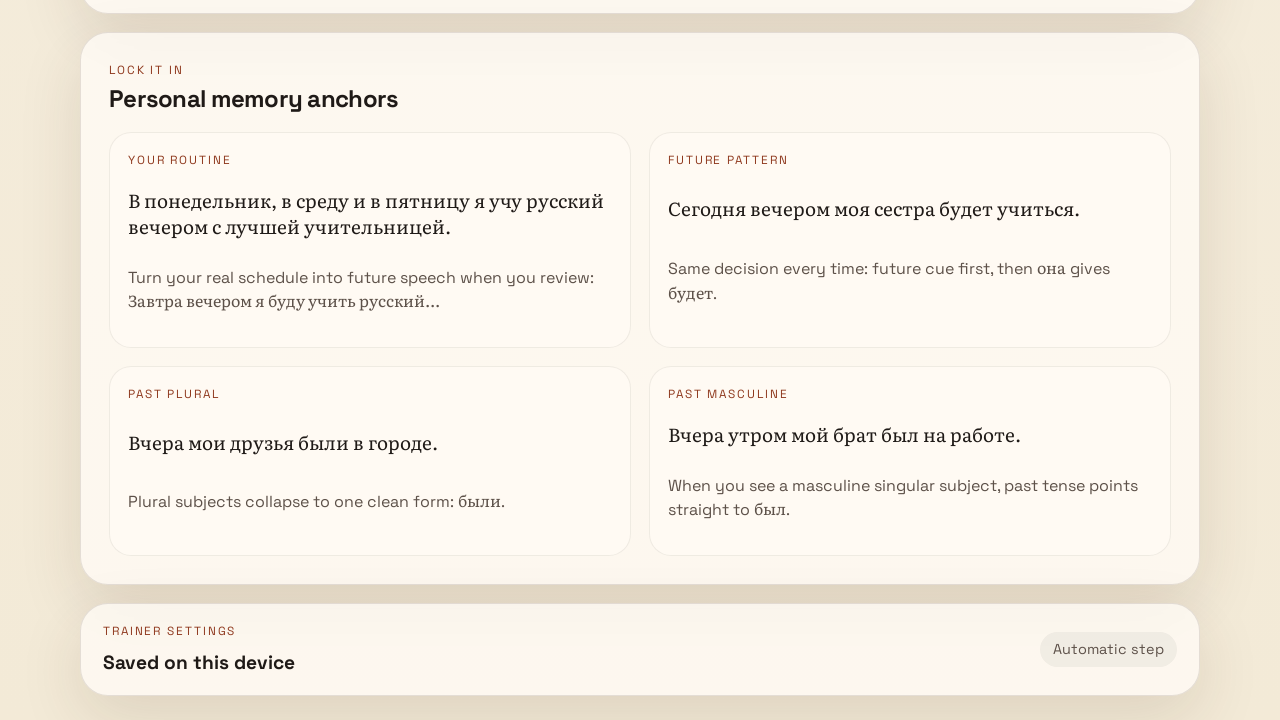
==== commit 3108c025: "Add type-the-answer mode to was/budu and Plurals mastery phase In the mastery phase, once an item ha" ====
--- a/index.html
+++ b/index.html
@@ -211,6 +211,14 @@
               <div id="optionsGrid" class="options-grid practice-options-grid" aria-label="Answer choices"></div>
             </div>
 
+            <div class="typing-area is-hidden" id="typingArea">
+              <p class="sidebar-kicker">Type the correct form</p>
+              <div class="typing-row">
+                <input type="text" id="typingInput" class="typing-input" autocomplete="off" autocapitalize="off" spellcheck="false" placeholder="Type the Russian form..." lang="ru" />
+                <button id="typingSubmit" class="primary-button" type="button">Check</button>
+              </div>
+            </div>
+
             <div class="feedback-card" id="feedbackCard" aria-live="polite">
               <p class="feedback-title">Pick an answer to see the logic.</p>
               <p class="feedback-body">The explanation will tell you exactly what cue to notice next time.</p>
--- a/styles.css
+++ b/styles.css
@@ -818,3 +818,76 @@
     transform: translateY(0);
   }
 }
+
+
+/* ─── Phase transition banner ────────────────────────────── */
+
+.phase-banner {
+  position: fixed;
+  top: 24px;
+  left: 50%;
+  transform: translateX(-50%) translateY(-120%);
+  z-index: 9999;
+  display: flex;
+  flex-direction: column;
+  align-items: center;
+  gap: 4px;
+  padding: 14px 28px;
+  border-radius: 16px;
+  background: rgba(31, 26, 23, 0.92);
+  color: #fffaf4;
+  backdrop-filter: blur(12px);
+  box-shadow: 0 12px 40px rgba(0, 0, 0, 0.25);
+  opacity: 0;
+  transition: transform 0.4s cubic-bezier(0.16, 1, 0.3, 1), opacity 0.4s ease;
+  pointer-events: none;
+  text-align: center;
+}
+
+.phase-banner.is-visible {
+  transform: translateX(-50%) translateY(0);
+  opacity: 1;
+}
+
+.phase-banner strong {
+  font-size: 1.05rem;
+}
+
+.phase-banner span {
+  font-size: 0.88rem;
+  opacity: 0.78;
+}
+
+/* ─── Typing area (mastery phase) ────────────────────────── */
+
+.typing-area {
+  padding: 12px 0;
+}
+
+.typing-row {
+  display: flex;
+  gap: 10px;
+  align-items: center;
+}
+
+.typing-input {
+  flex: 1;
+  min-height: 44px;
+  padding: 10px 14px;
+  border: 2px solid var(--line);
+  border-radius: var(--radius-md, 16px);
+  font: inherit;
+  font-size: 1.15rem;
+  background: var(--panel-strong, rgba(255, 251, 244, 0.94));
+  color: var(--ink);
+  transition: border-color 160ms ease;
+}
+
+.typing-input:focus {
+  outline: none;
+  border-color: var(--accent);
+}
+
+.typing-input:disabled {
+  opacity: 0.5;
+}
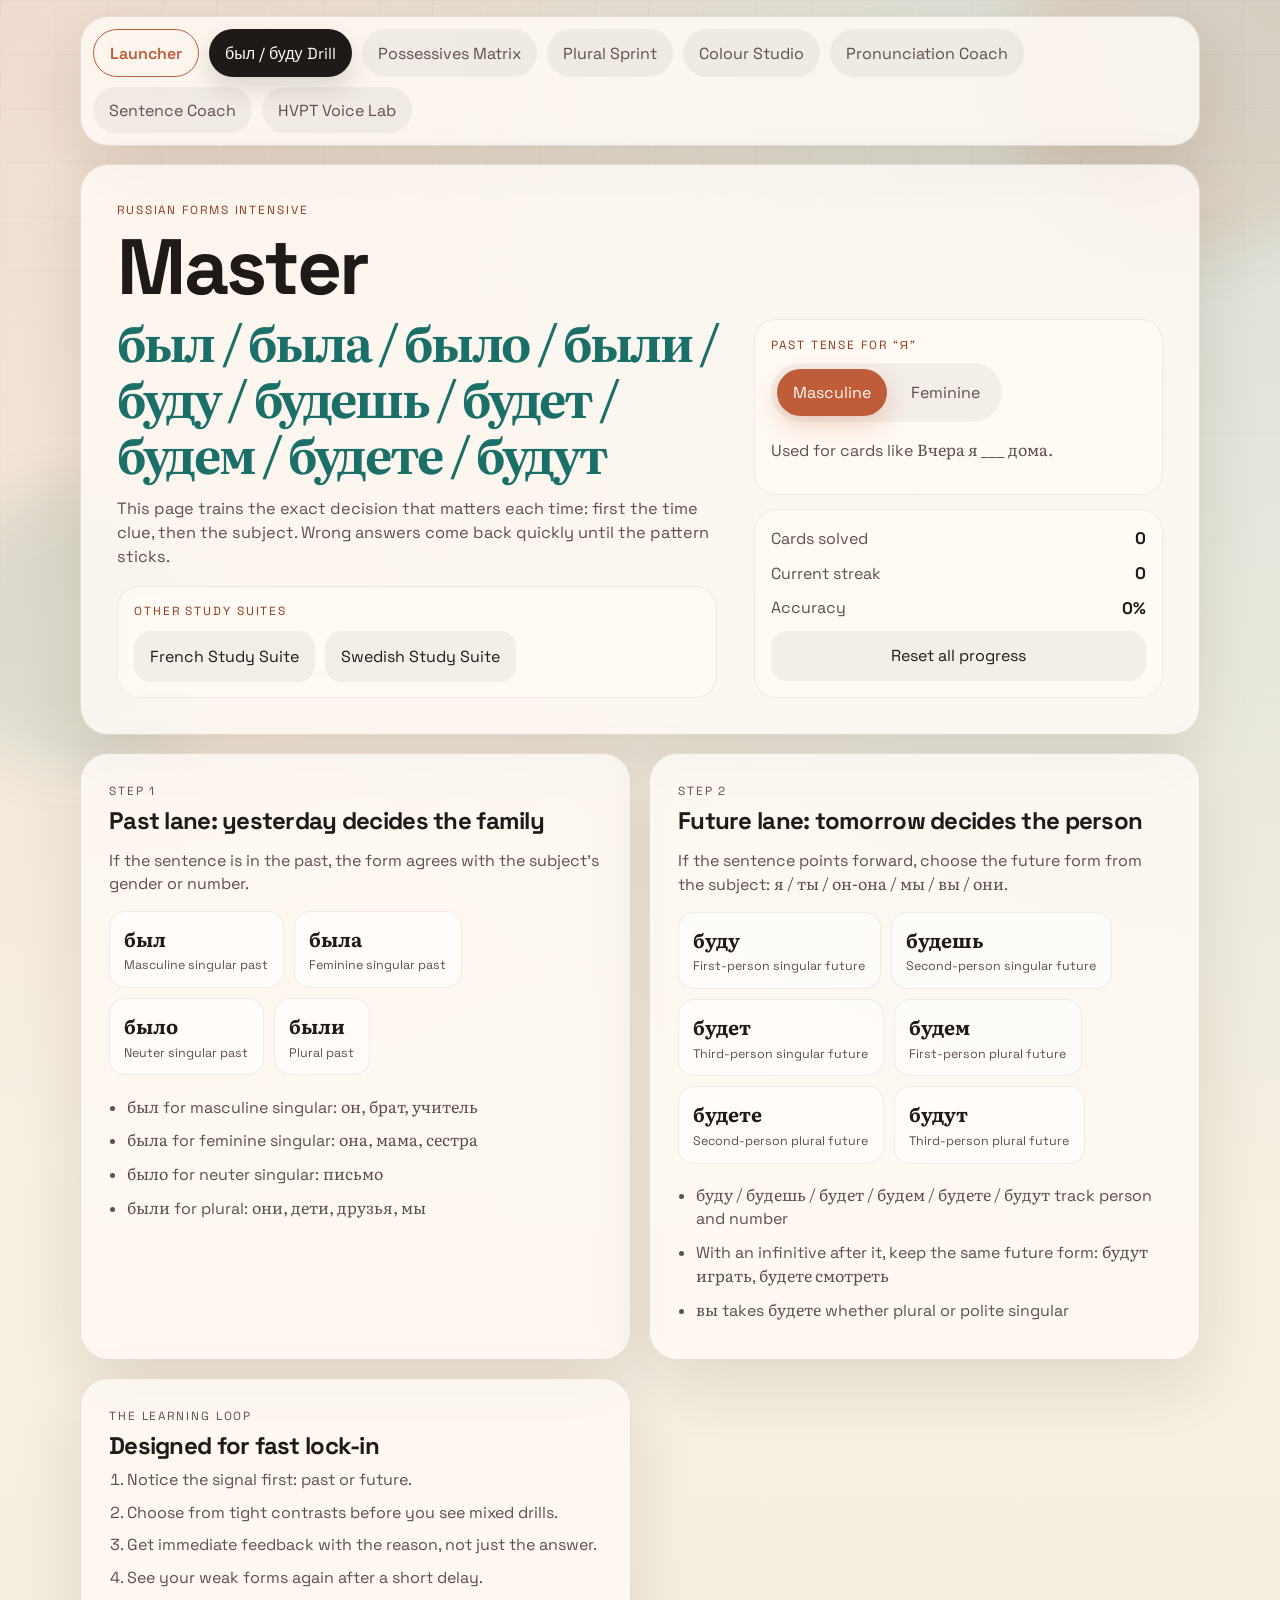
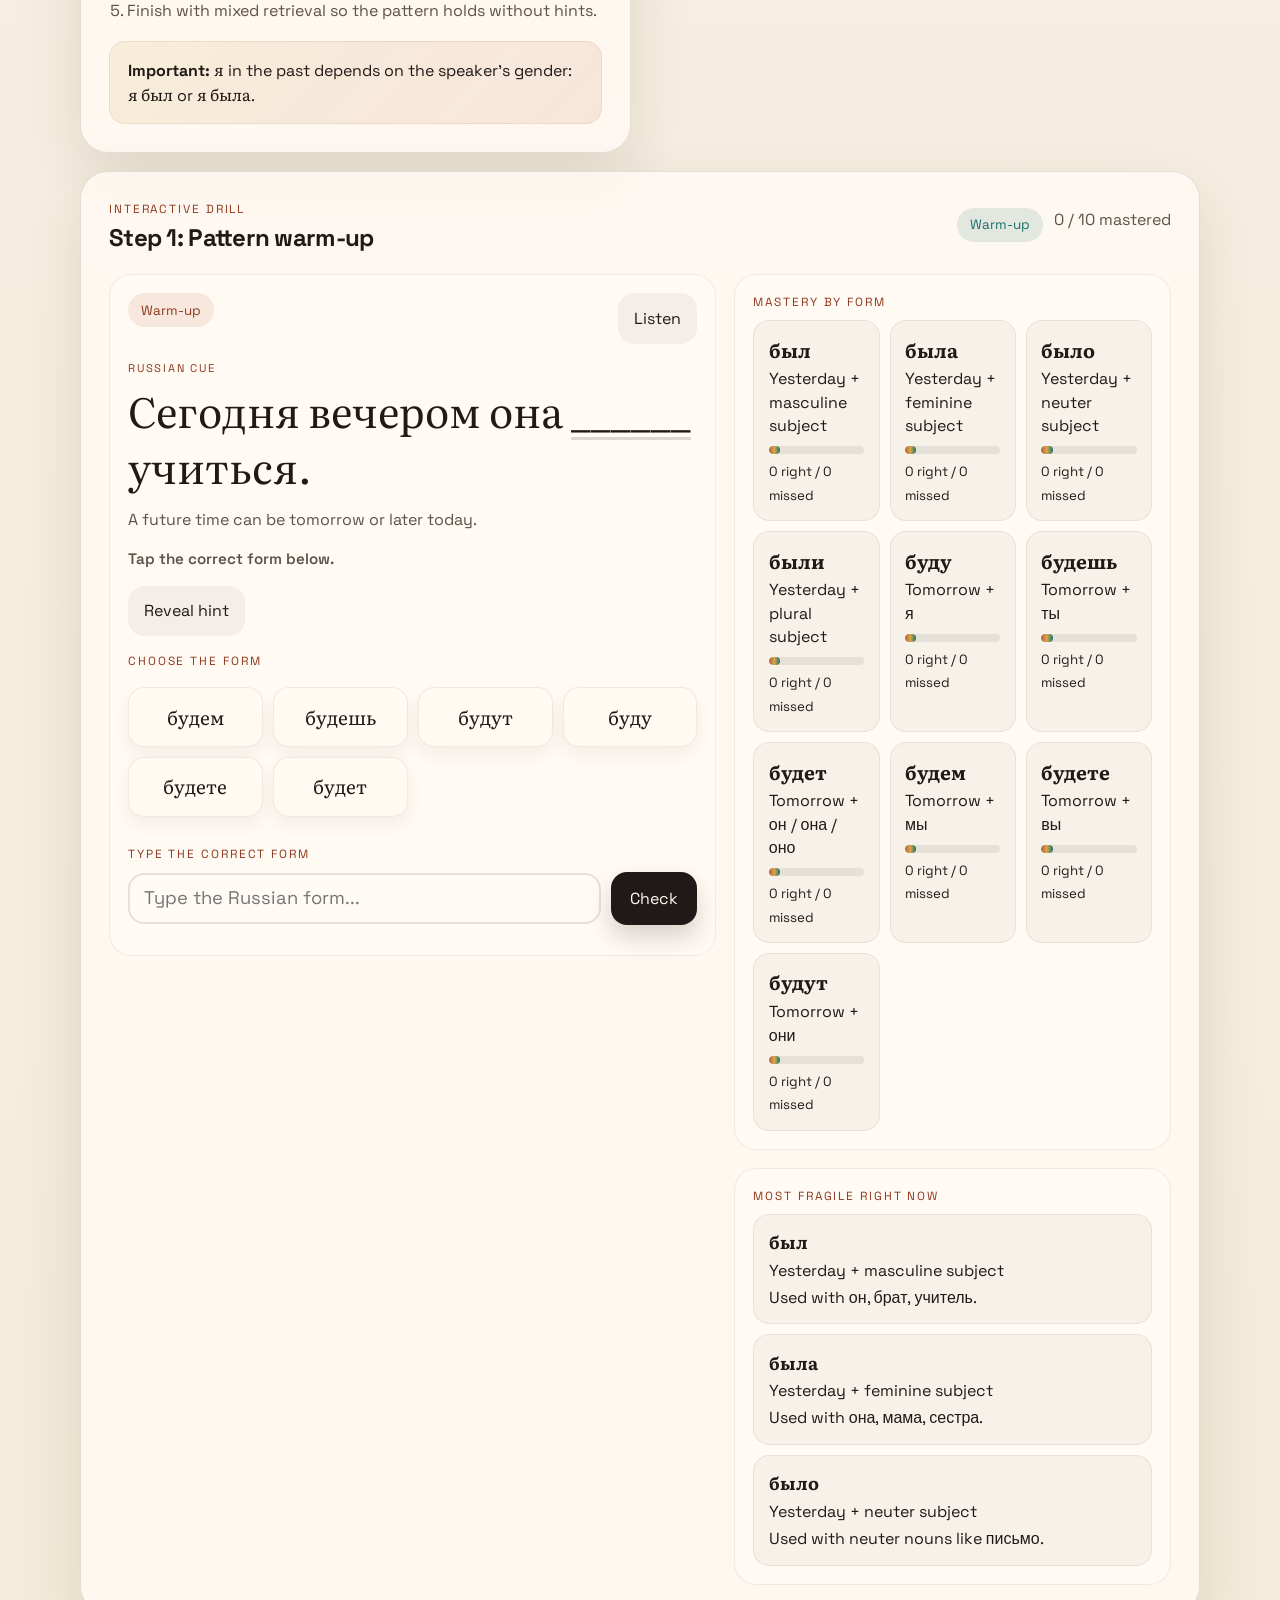
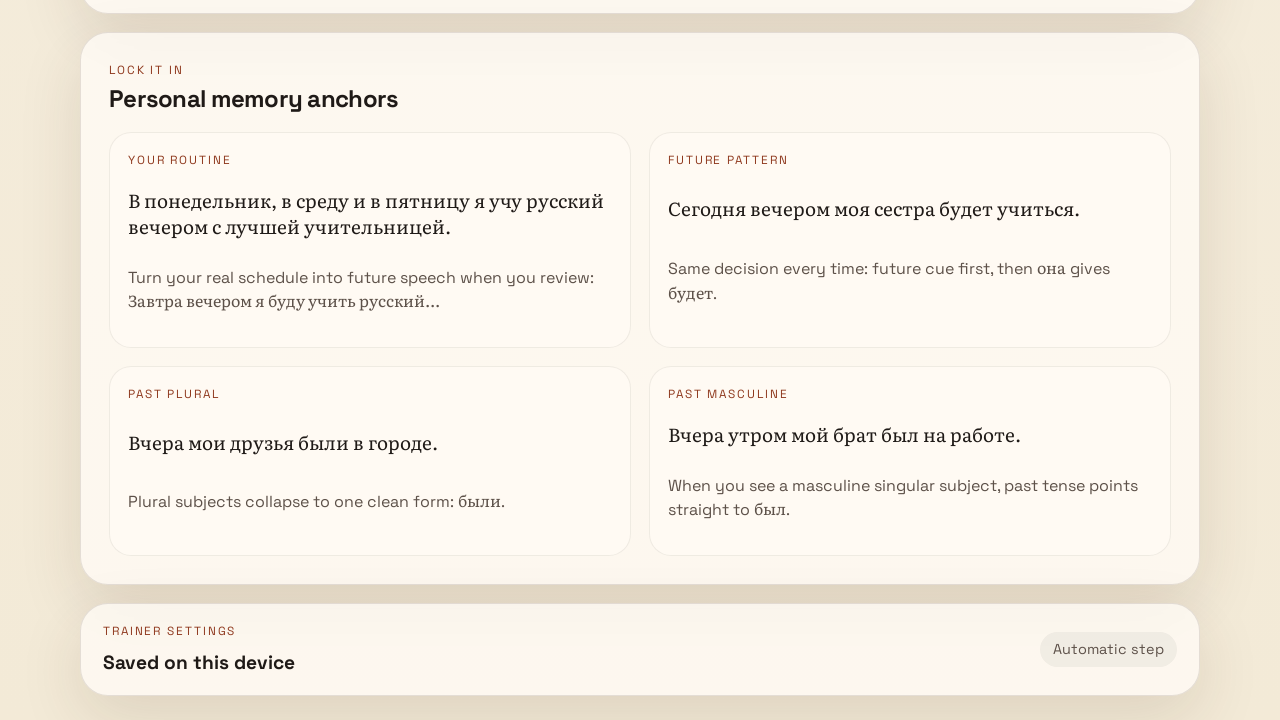
==== commit 19b2e39d: "Add server sync for all 4 localStorage-only Russian trainers Creates backend/russian_sync.py - a gen" ====
--- a/index.html
+++ b/index.html
@@ -303,6 +303,7 @@
       </section>
     </main>
 
+    <script src="/shared/sync.js"></script>
     <script type="module" src="./app.js"></script>
   </body>
 </html>
--- a/styles.css
+++ b/styles.css
@@ -891,3 +891,93 @@
 .typing-input:disabled {
   opacity: 0.5;
 }
+
+
+/* ─── Error pattern insight ──────────────────────────────── */
+
+.error-patterns {
+  margin-bottom: 10px;
+  padding: 10px 14px;
+  border-radius: 12px;
+  background: rgba(191, 92, 57, 0.08);
+  border-left: 3px solid var(--accent, #bf5c39);
+}
+
+.pattern-insight {
+  margin: 0;
+  font-size: 0.9rem;
+  line-height: 1.45;
+  color: var(--ink);
+}
+
+
+/* ─── Session summary overlay ────────────────────────────── */
+
+.session-summary-overlay {
+  position: fixed;
+  inset: 0;
+  z-index: 10000;
+  display: flex;
+  align-items: center;
+  justify-content: center;
+  background: rgba(31, 26, 23, 0.45);
+  backdrop-filter: blur(6px);
+  opacity: 0;
+  transition: opacity 0.3s ease;
+}
+
+.session-summary-overlay.is-visible {
+  opacity: 1;
+}
+
+.session-summary-card {
+  background: var(--panel-strong, rgba(255, 251, 244, 0.96));
+  border: 1px solid var(--line);
+  border-radius: 24px;
+  padding: 28px 32px;
+  max-width: 380px;
+  width: calc(100% - 32px);
+  box-shadow: 0 24px 64px rgba(0, 0, 0, 0.18);
+  text-align: center;
+}
+
+.session-summary-card h3 {
+  margin: 0 0 16px;
+  font-size: 1.3rem;
+}
+
+.summary-stats {
+  display: grid;
+  grid-template-columns: repeat(4, 1fr);
+  gap: 8px;
+  margin-bottom: 16px;
+}
+
+.summary-stat {
+  display: flex;
+  flex-direction: column;
+  align-items: center;
+  gap: 2px;
+}
+
+.summary-stat strong {
+  font-size: 1.4rem;
+}
+
+.summary-stat span {
+  font-size: 0.78rem;
+  text-transform: uppercase;
+  letter-spacing: 0.1em;
+  color: var(--muted, #5d5048);
+}
+
+.summary-note {
+  margin: 0 0 16px;
+  font-size: 0.92rem;
+  color: var(--muted, #5d5048);
+  line-height: 1.45;
+}
+
+.summary-dismiss {
+  min-width: 140px;
+}
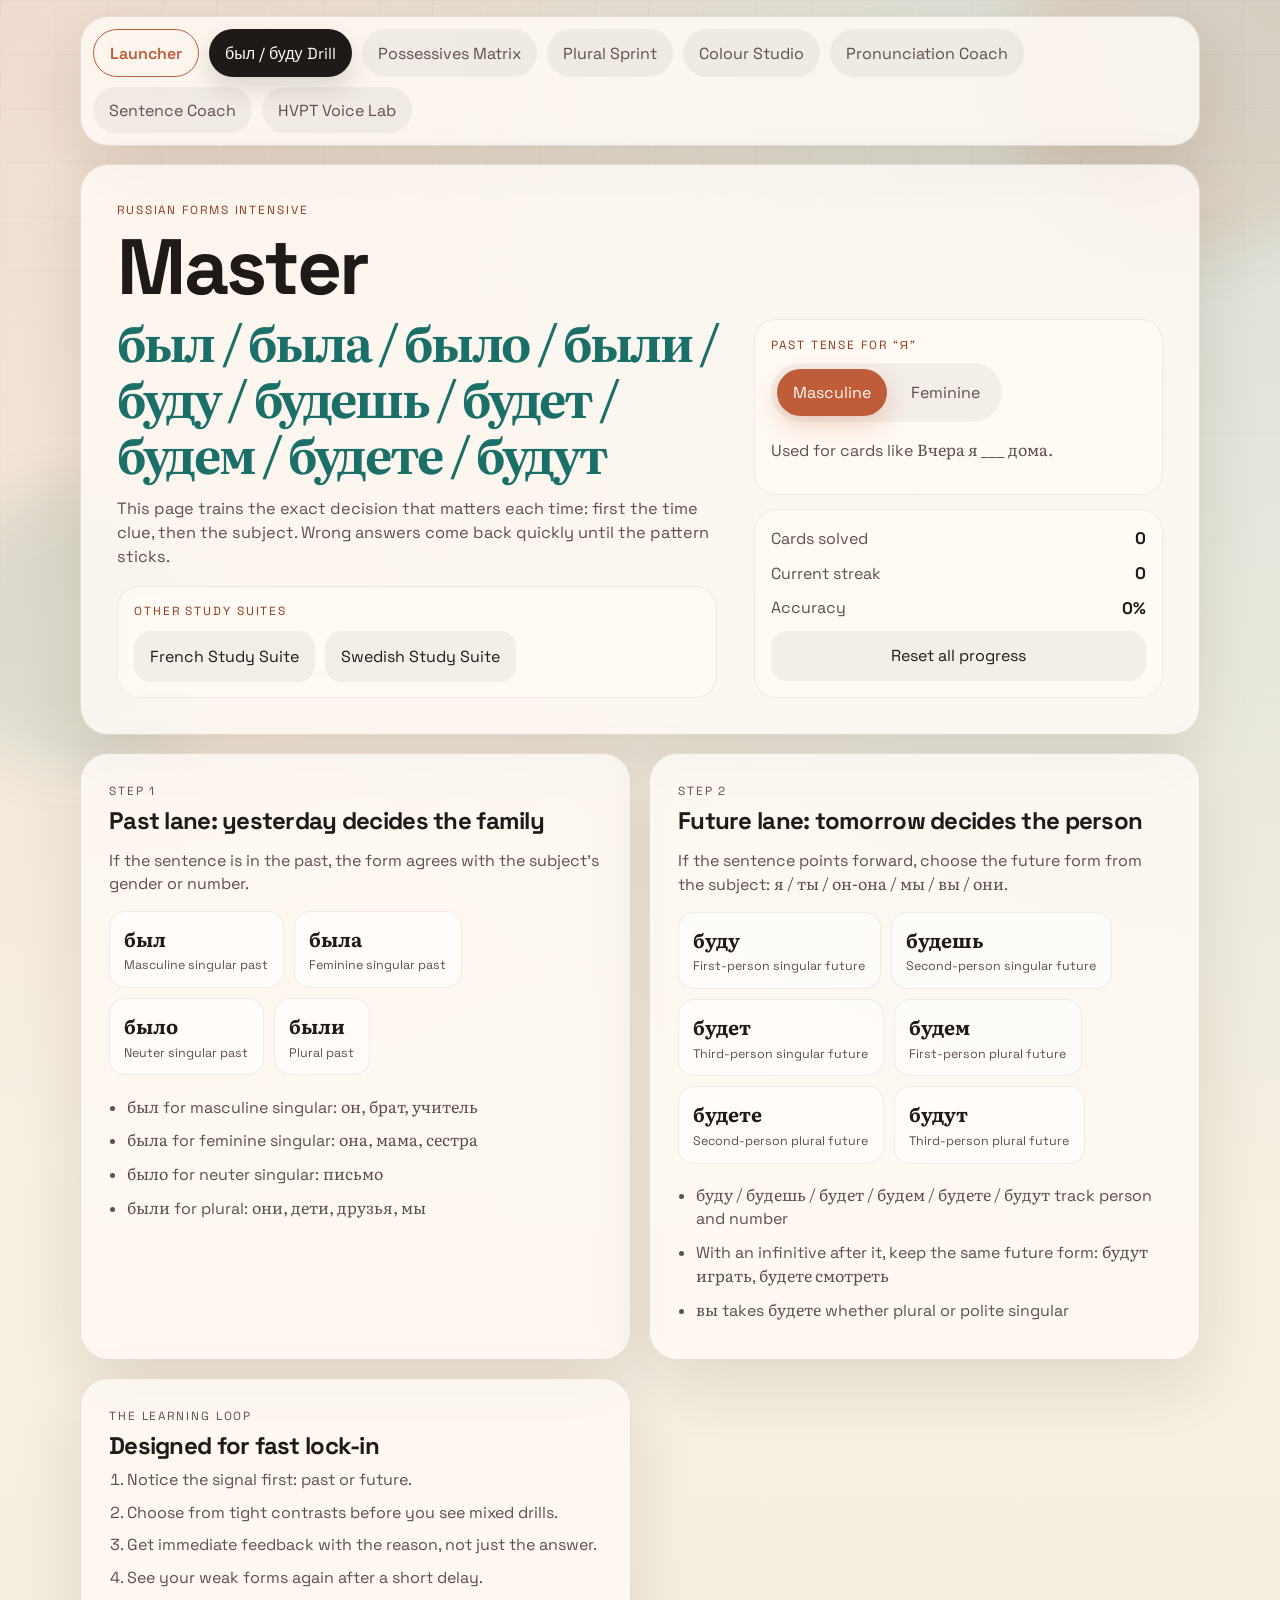
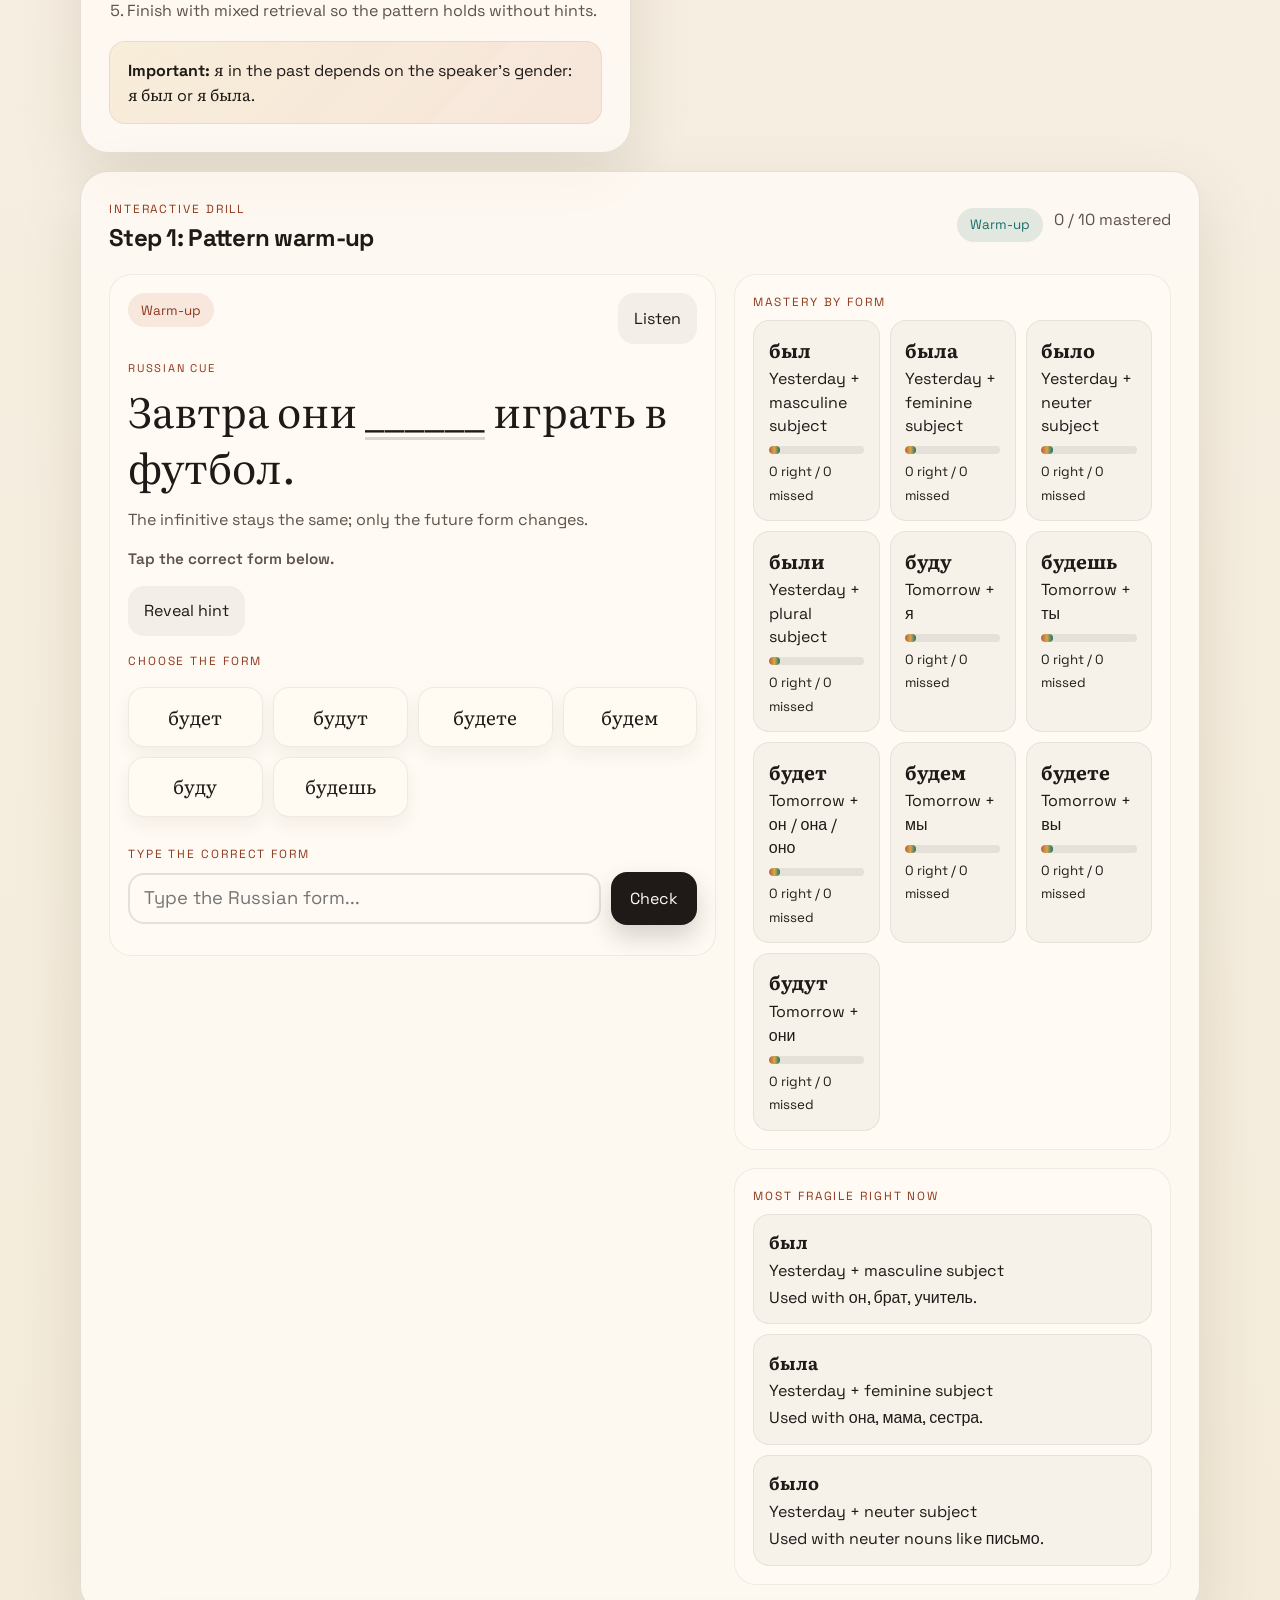
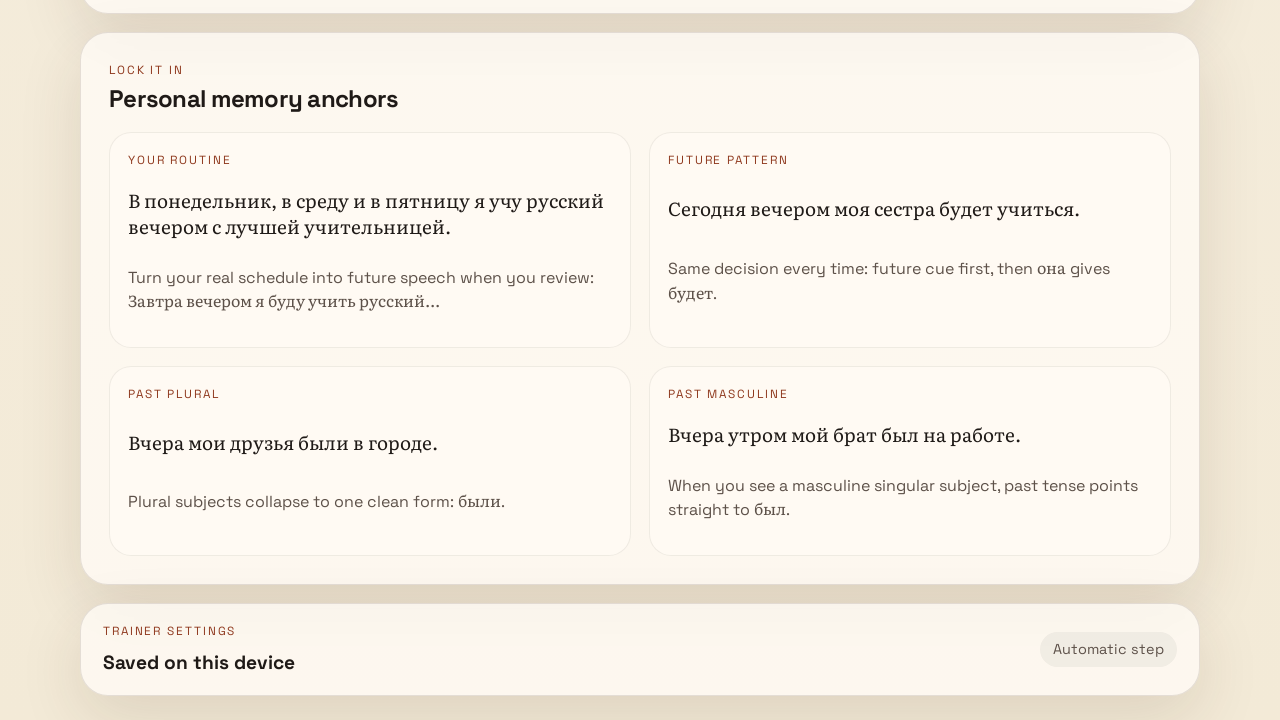
==== commit 32a746f7: "Add unified SRS scheduler and wire into was/budu and Plurals Creates shared/srs.js with SM-2-inspire" ====
--- a/index.html
+++ b/index.html
@@ -303,6 +303,7 @@
       </section>
     </main>
 
+    <script src="/shared/srs.js"></script>
     <script src="/shared/sync.js"></script>
     <script type="module" src="./app.js"></script>
   </body>
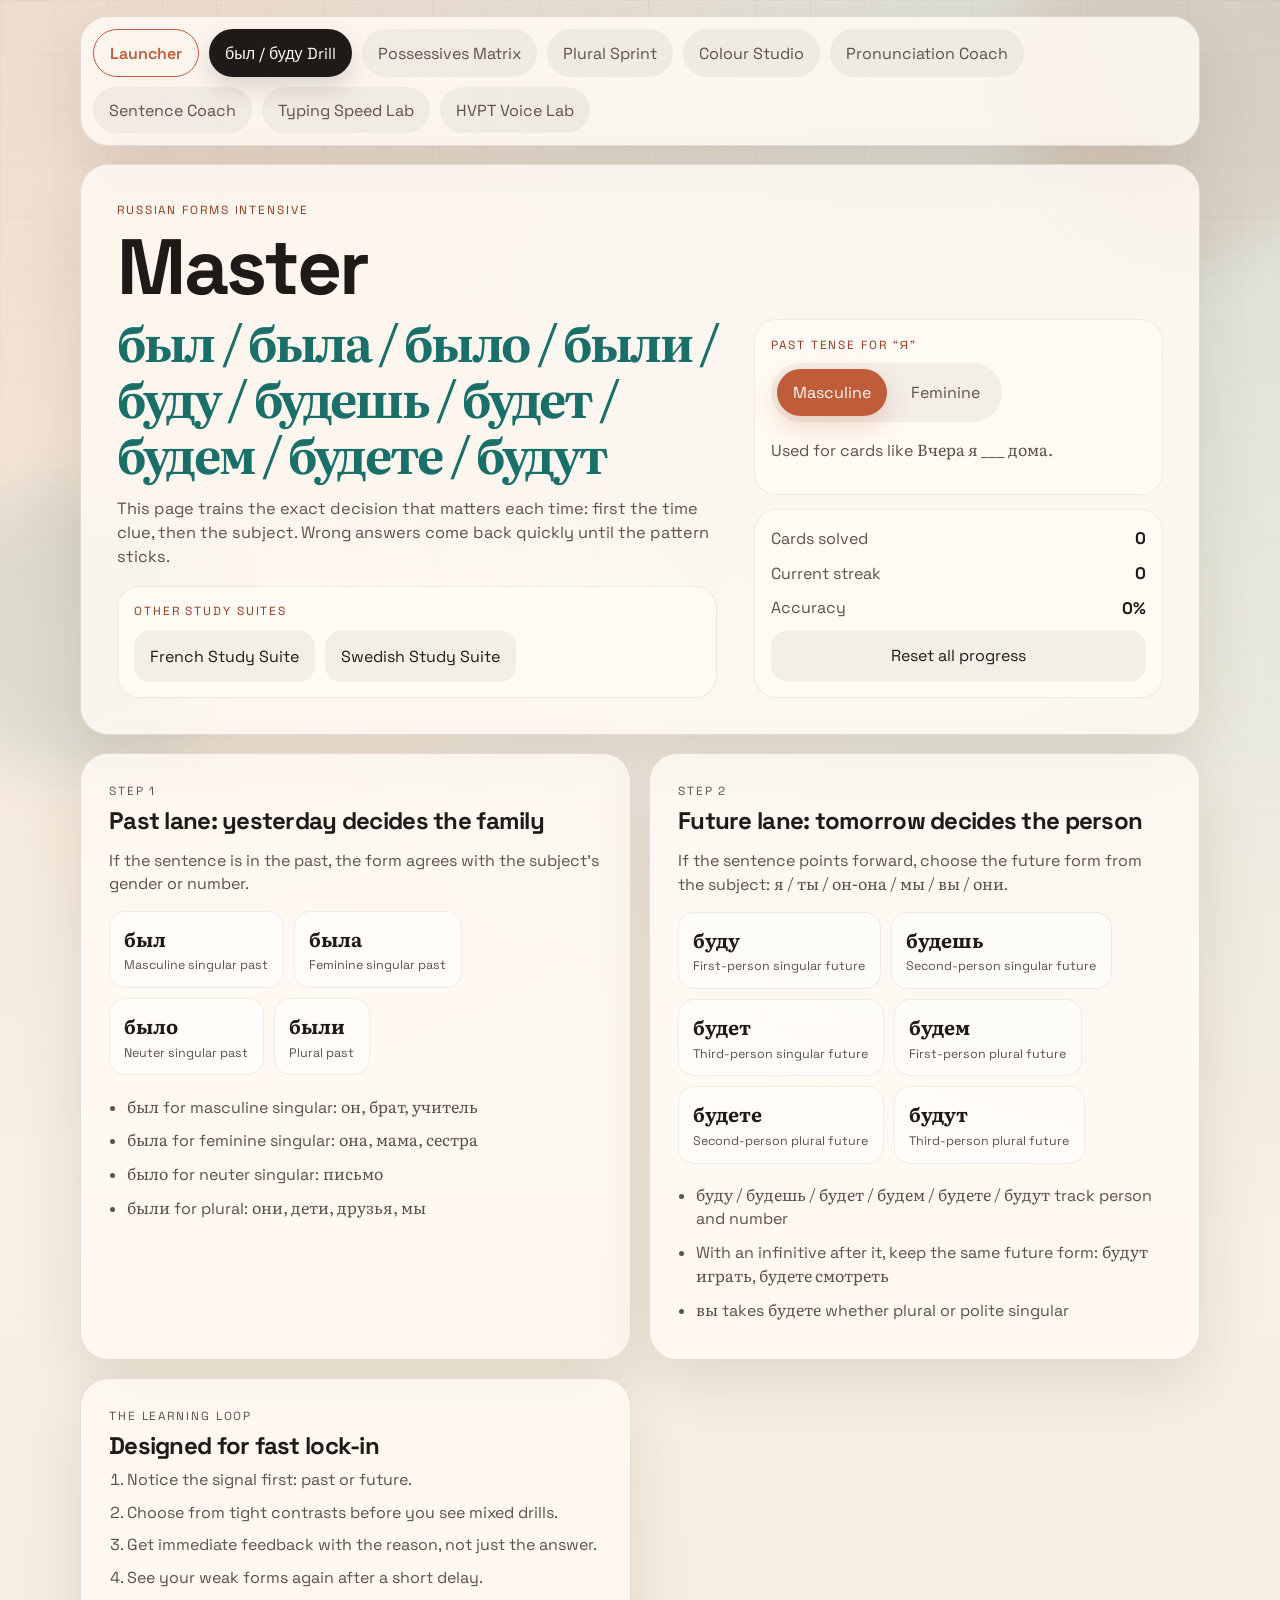
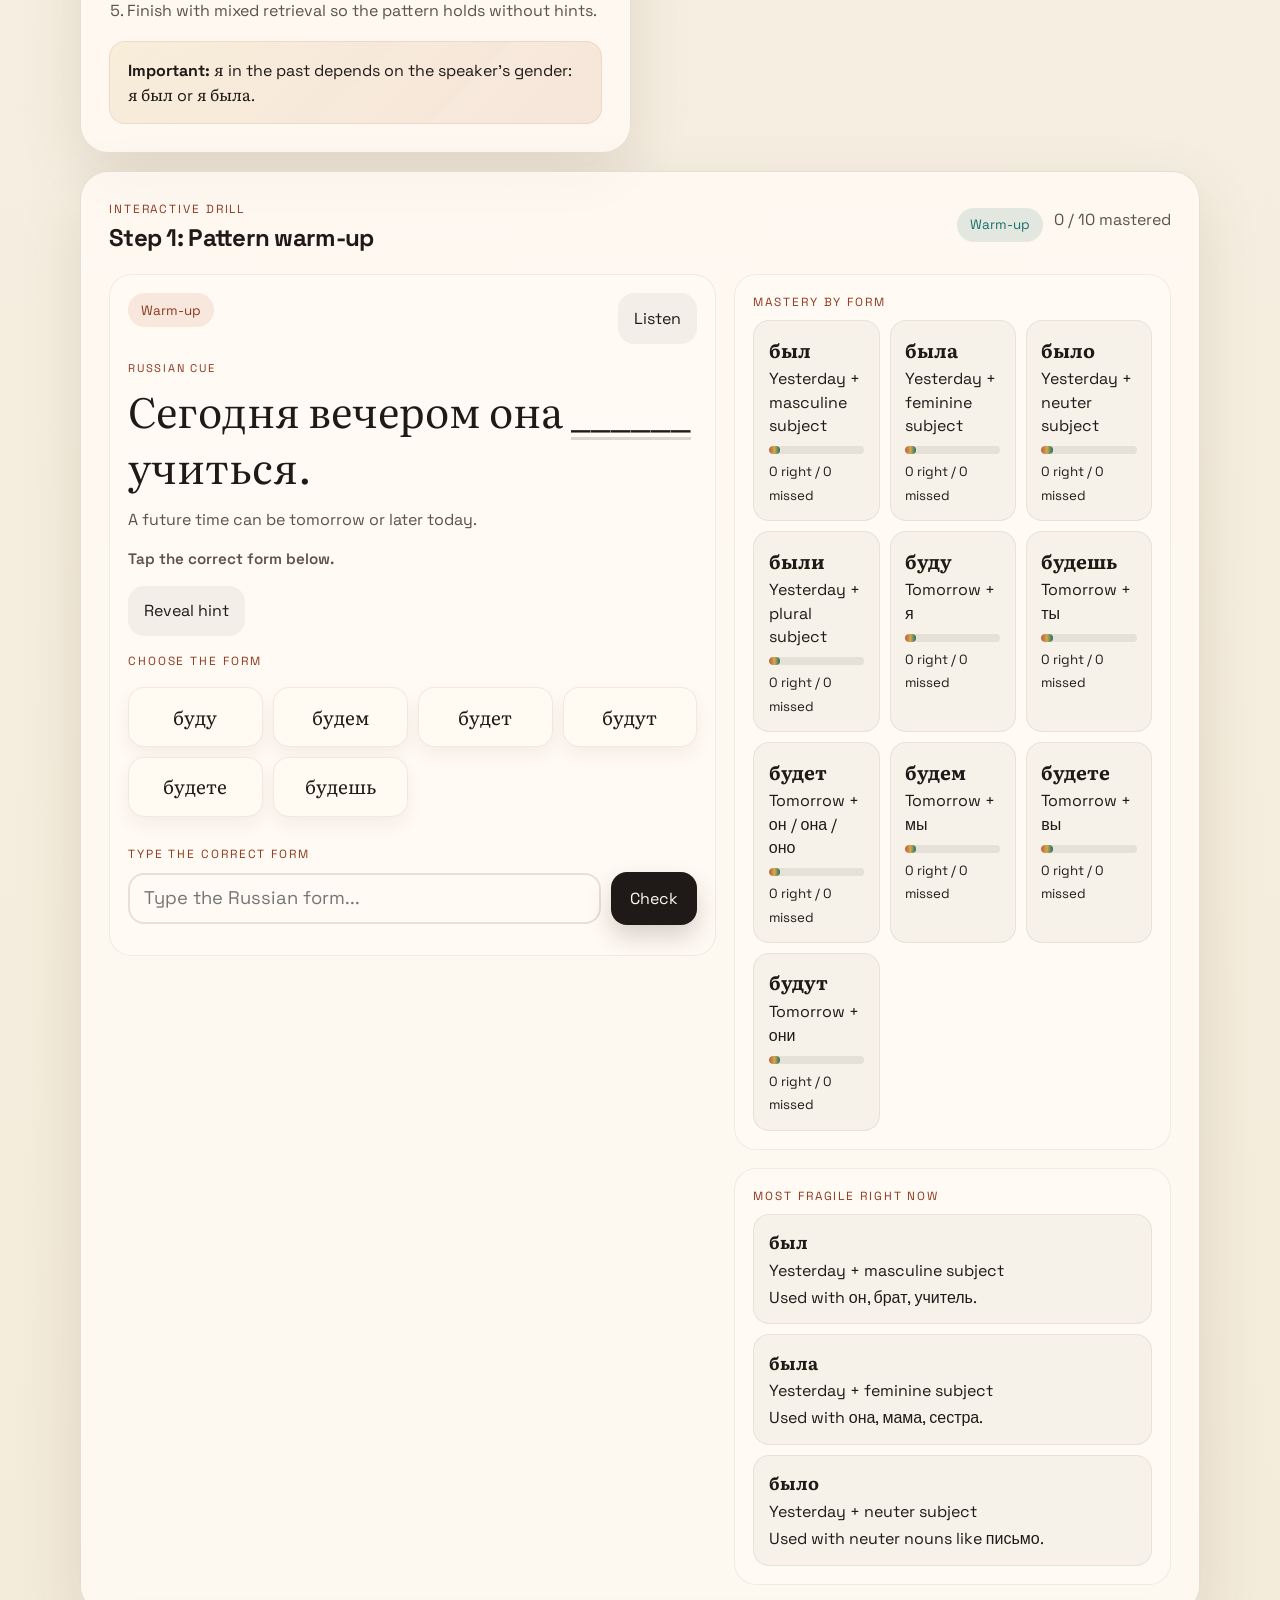
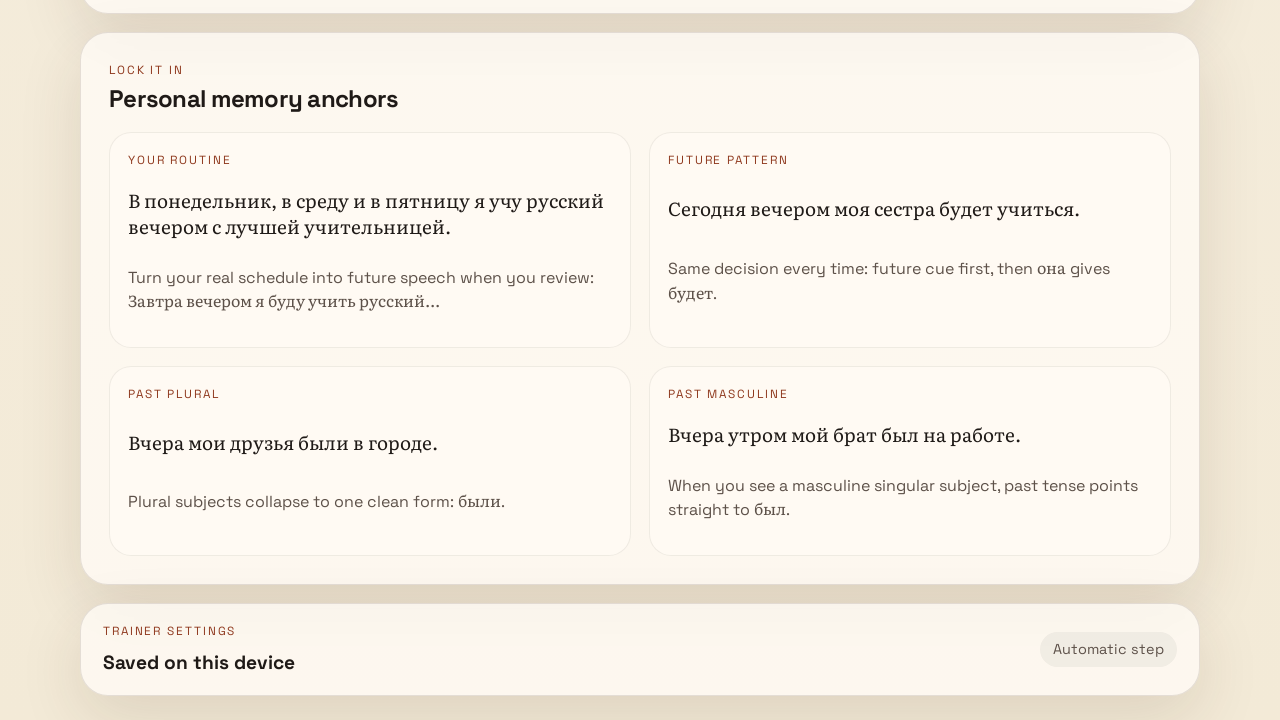
==== commit 0cc9e36f: "Add Russian typing speed lab" ====
--- a/index.html
+++ b/index.html
@@ -78,6 +78,7 @@
         <a class="page-nav-link" href="./colours/index.html">Colour Studio</a>
         <a class="page-nav-link" href="./pronunciation/">Pronunciation Coach</a>
         <a class="page-nav-link" href="./sentences/index.html">Sentence Coach</a>
+        <a class="page-nav-link" href="./speed/">Typing Speed Lab</a>
         <a class="page-nav-link" href="./hvpt/">HVPT Voice Lab</a>
       </nav>
 
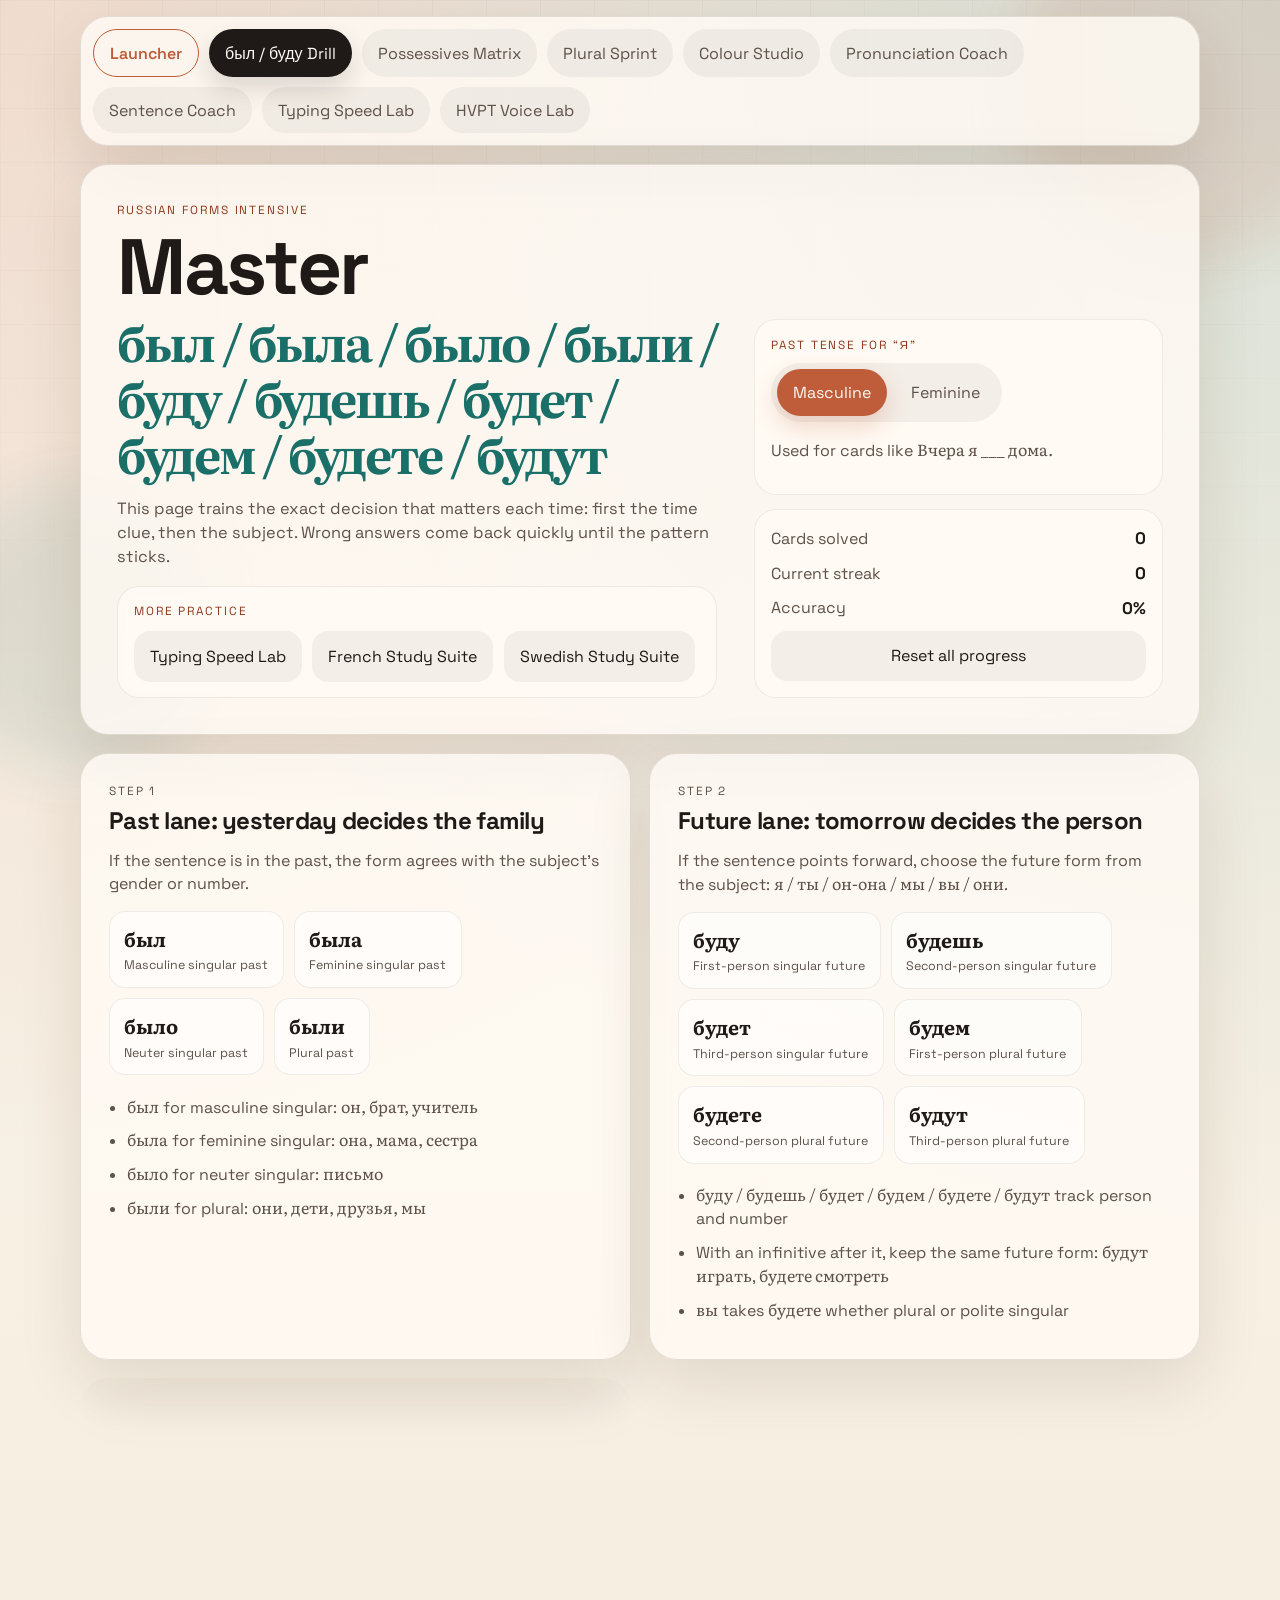
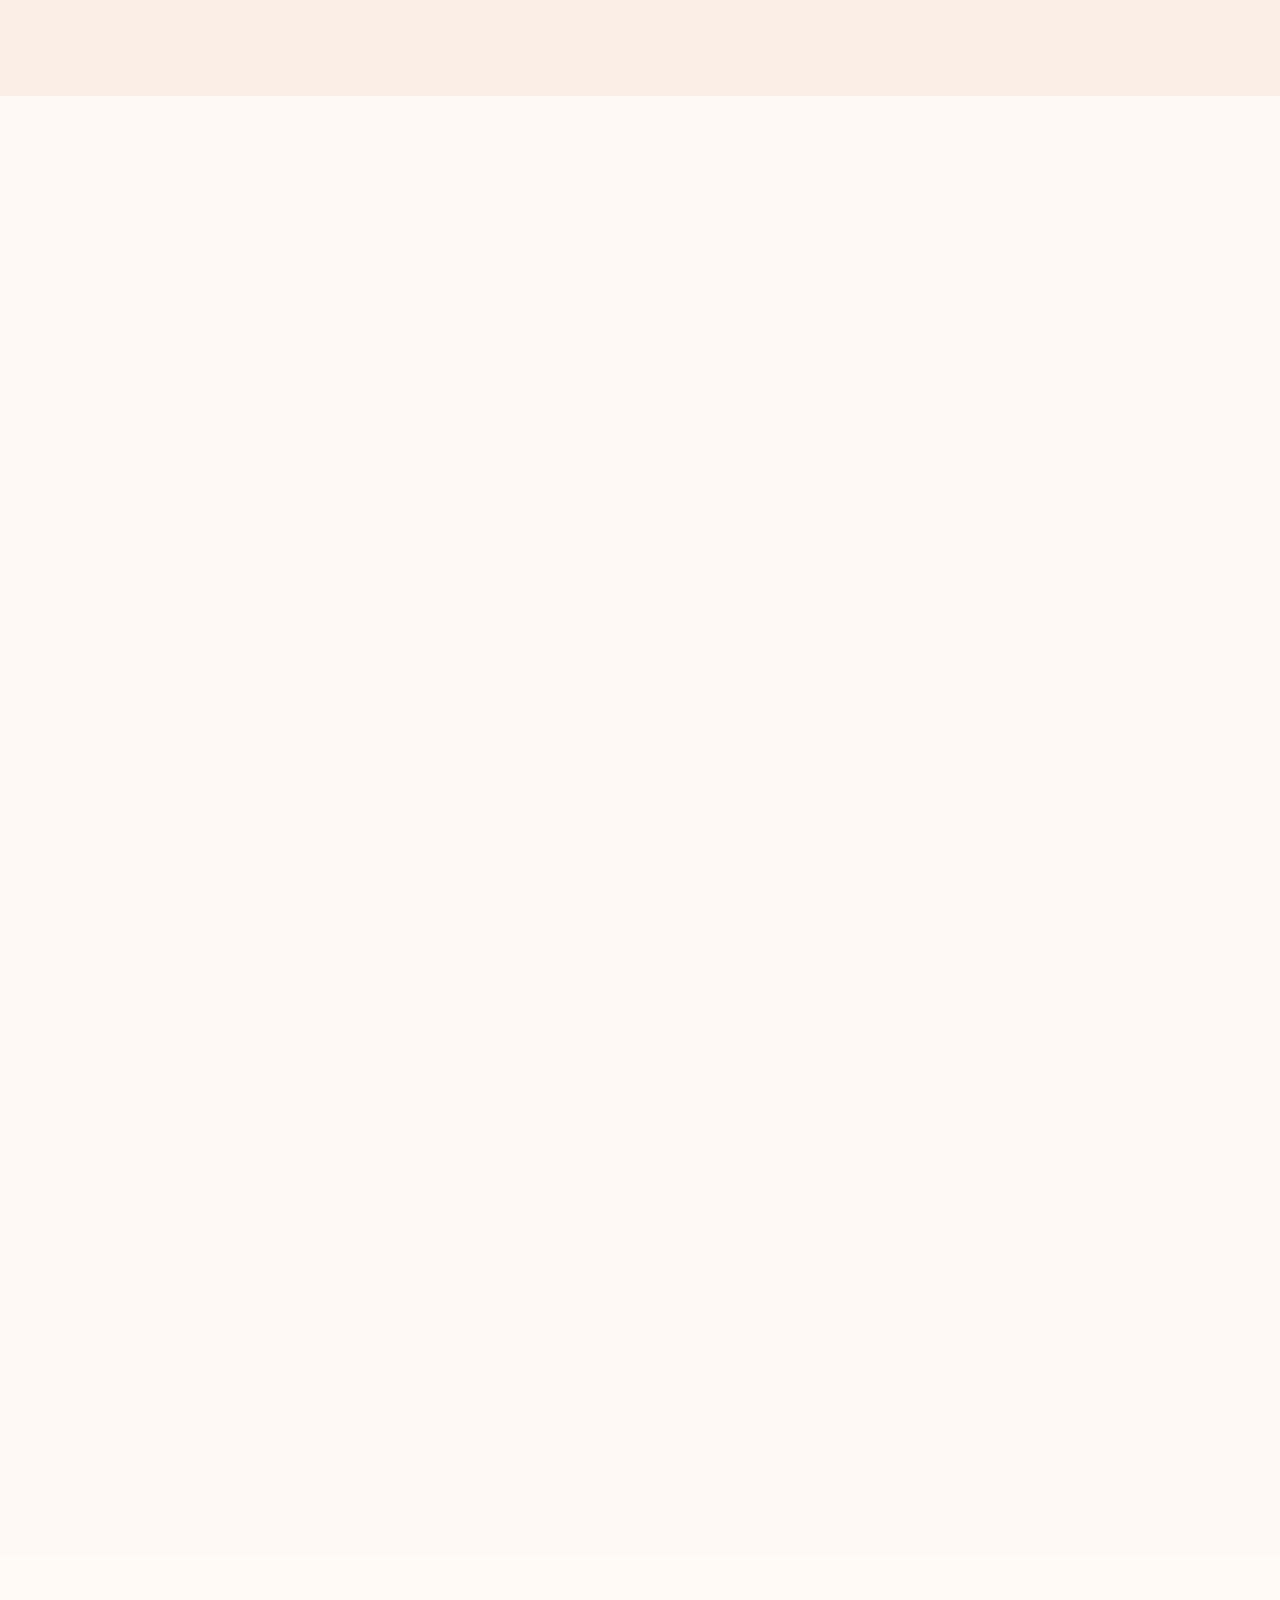
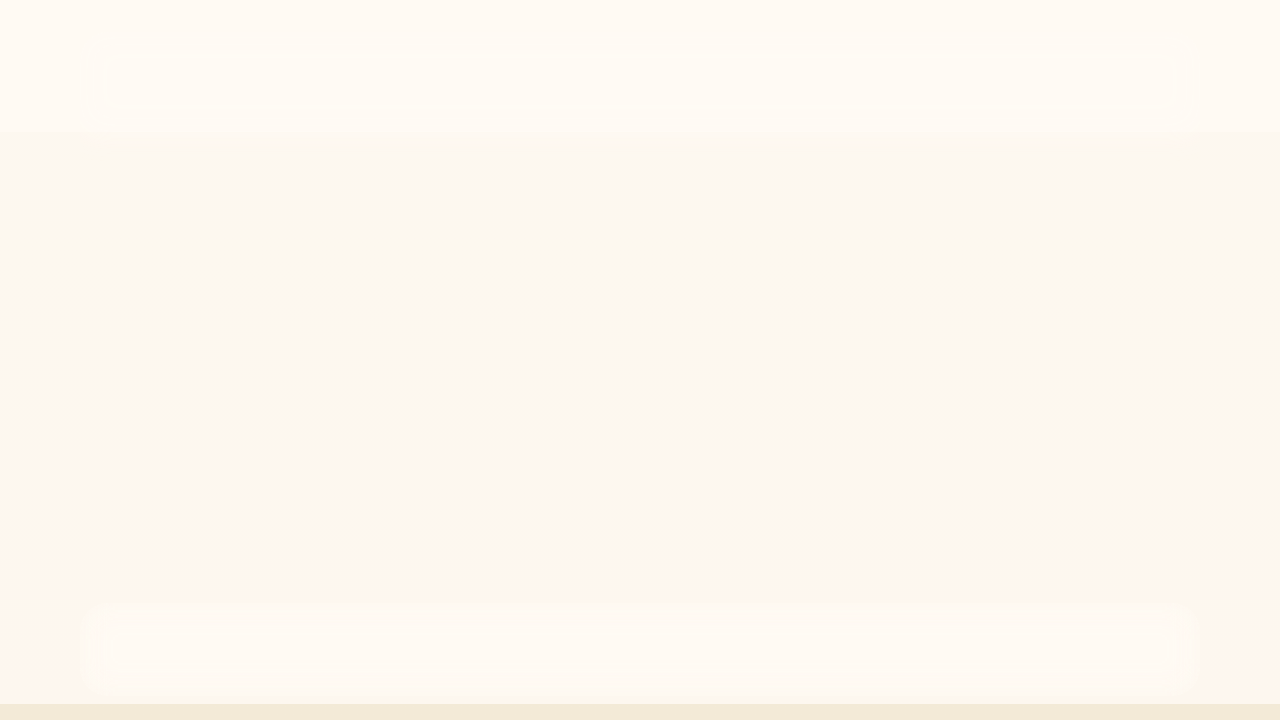
==== commit 8e8b36e7: "Fix typing speed timer layout" ====
--- a/index.html
+++ b/index.html
@@ -90,9 +90,10 @@
             This page trains the exact decision that matters each time: first the time clue, then the subject.
             Wrong answers come back quickly until the pattern sticks.
           </p>
-          <div class="sister-suite-strip" aria-label="Other study suites">
-            <p class="sister-suite-label">Other study suites</p>
+          <div class="sister-suite-strip" aria-label="More practice">
+            <p class="sister-suite-label">More practice</p>
             <div class="sister-suite-links">
+              <a class="ghost-button sister-suite-link" href="./speed/">Typing Speed Lab</a>
               <a class="ghost-button sister-suite-link" href="/french/">French Study Suite</a>
               <a class="ghost-button sister-suite-link" href="/swedish/">Swedish Study Suite</a>
             </div>
--- a/styles.css
+++ b/styles.css
@@ -144,6 +144,7 @@
 }
 
 .panel {
+  min-width: 0;
   background: var(--panel);
   border: 1px solid var(--line);
   border-radius: var(--radius-xl);
@@ -402,6 +403,7 @@
 }
 
 .practice-grid {
+  min-width: 0;
   display: grid;
   gap: 18px;
   margin-top: 1.5rem;
@@ -410,6 +412,7 @@
 .prompt-card,
 .sidebar-card,
 .anchor-card {
+  min-width: 0;
   background: var(--panel-strong);
   border-radius: var(--radius-lg);
   border: 1px solid rgba(49, 37, 28, 0.08);
@@ -433,6 +436,7 @@
   font-family: "Literata", serif;
   font-size: clamp(1.9rem, 5vw, 2.6rem);
   line-height: 1.25;
+  overflow-wrap: anywhere;
 }
 
 .inline-ru,
@@ -481,6 +485,7 @@
 
 .sidebar-stack,
 .anchor-grid {
+  min-width: 0;
   display: grid;
   gap: 18px;
 }
